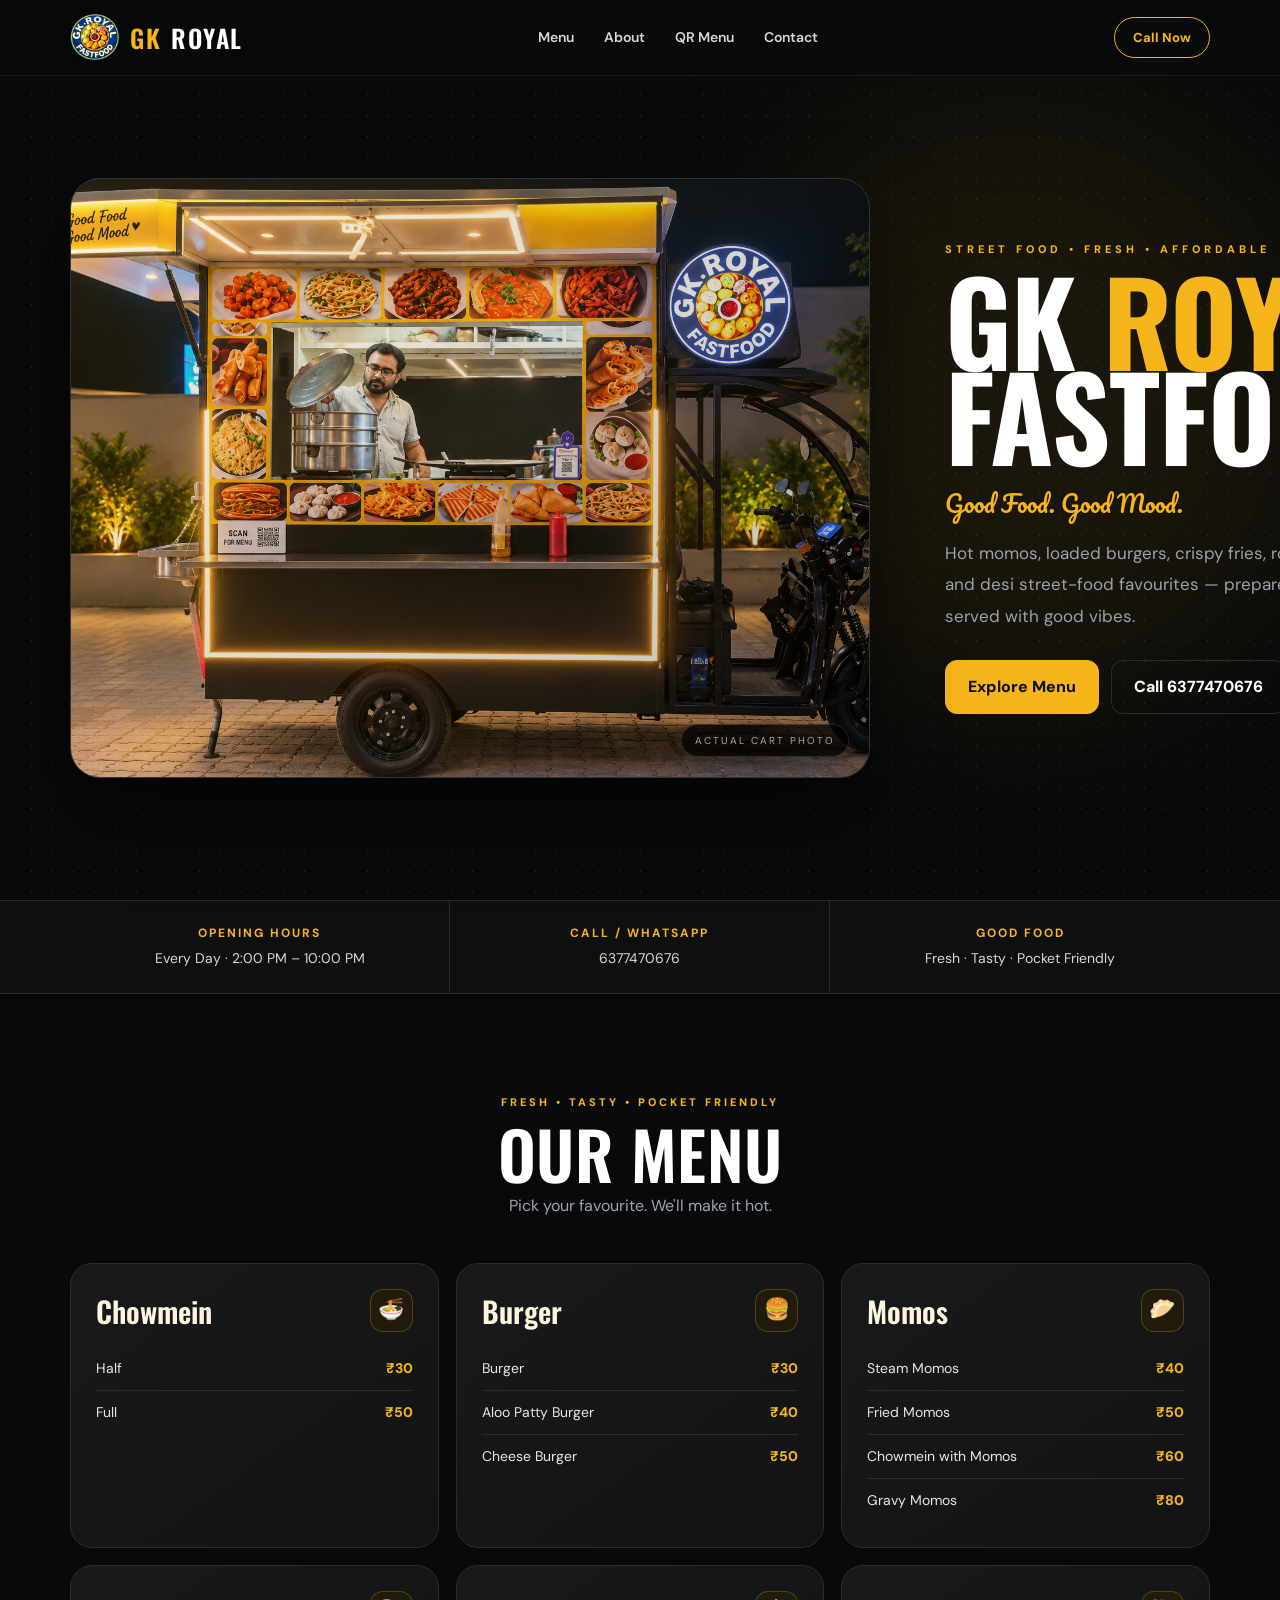
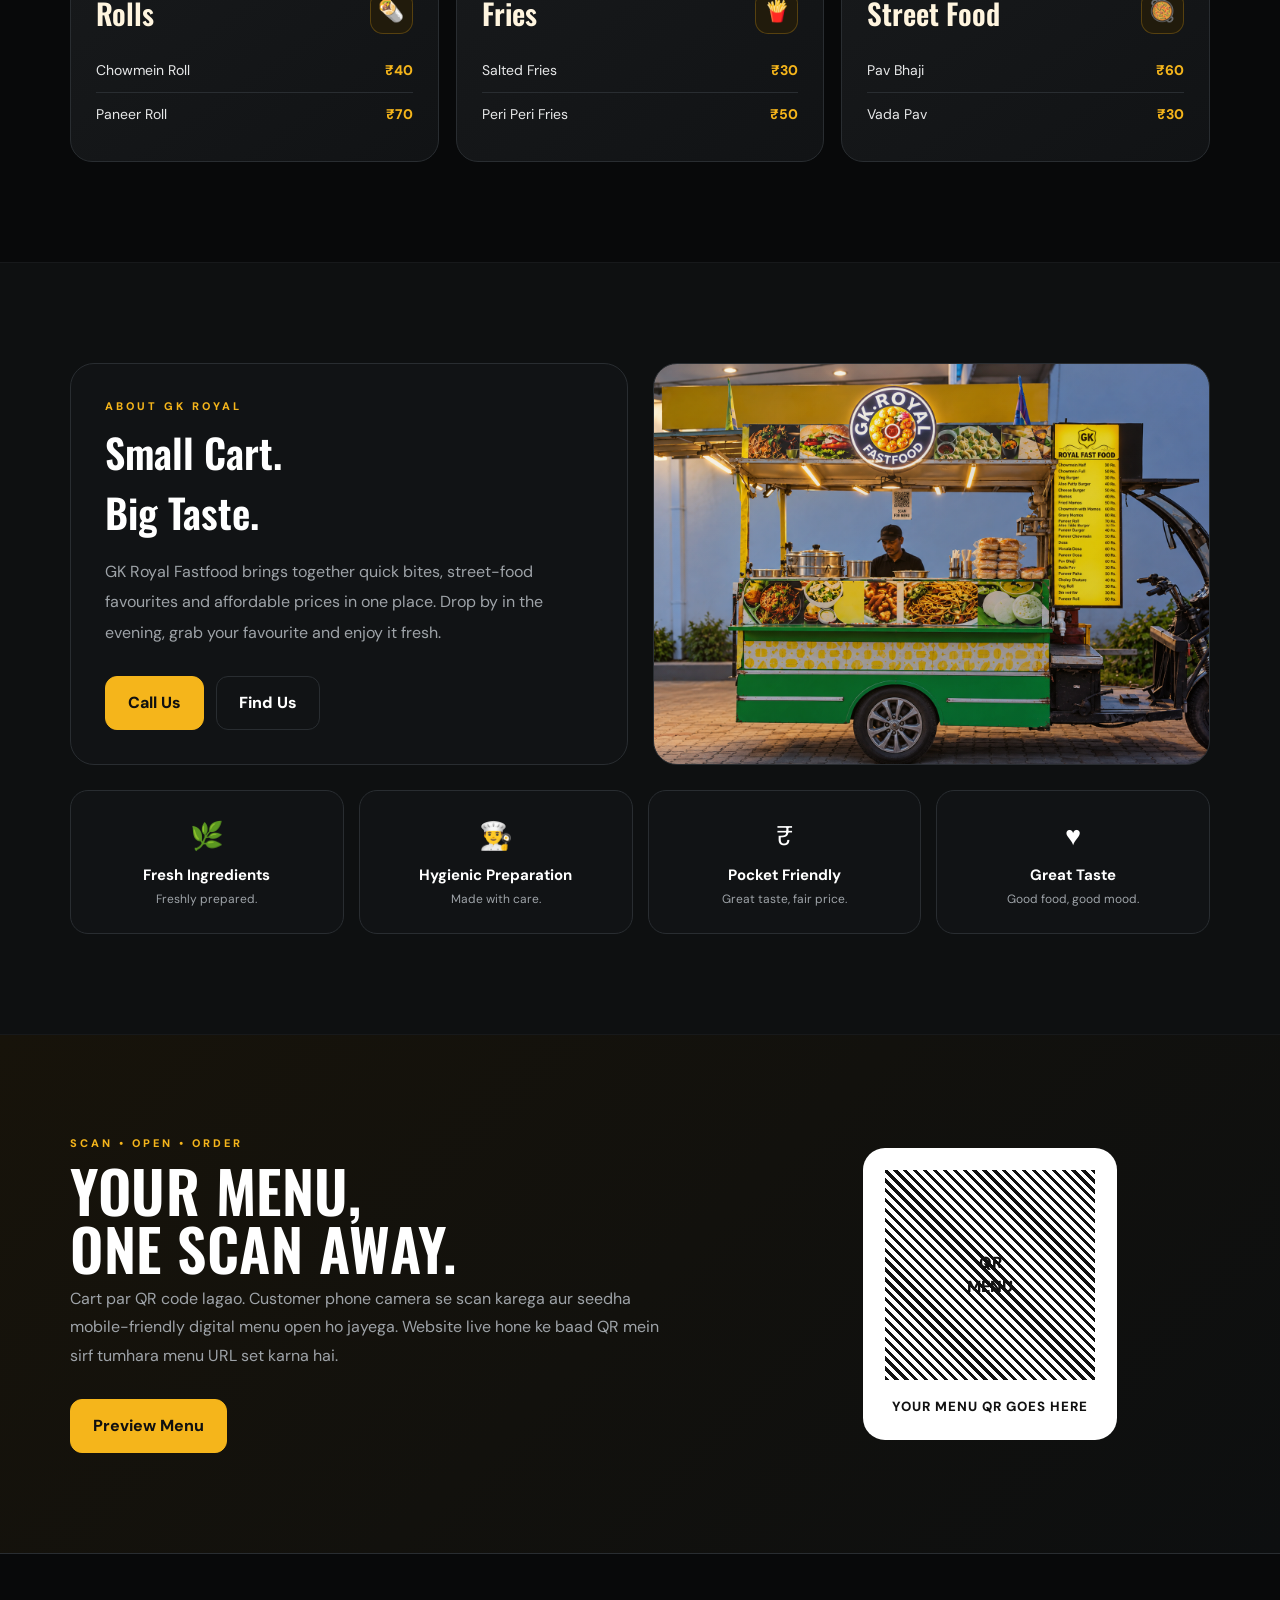
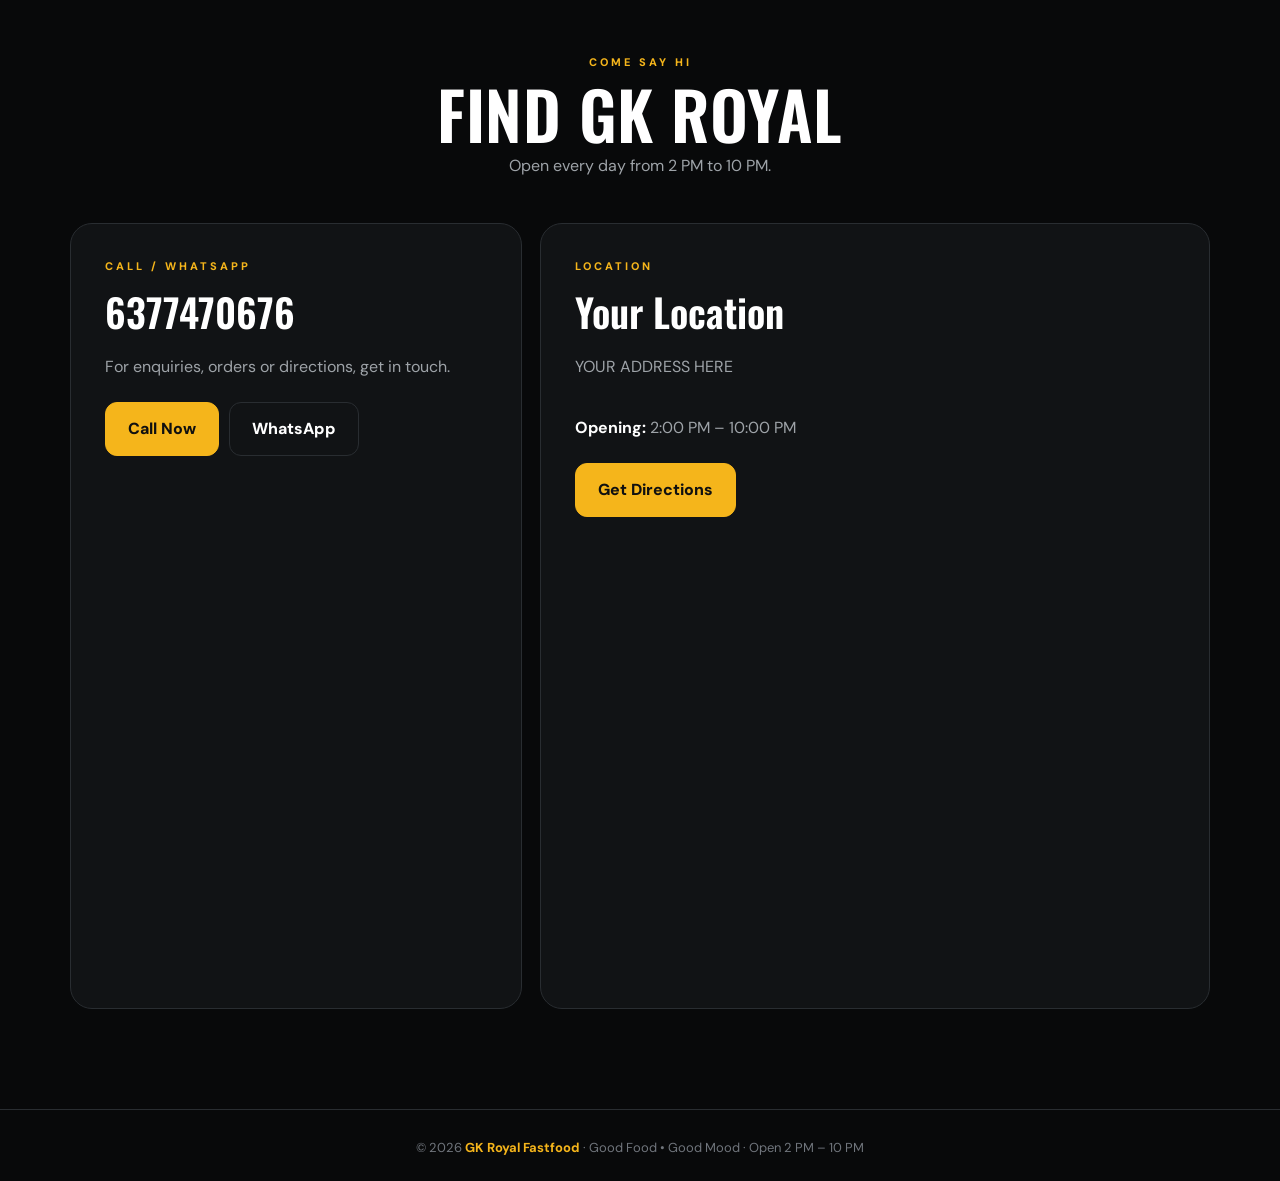
==== index.html @ 211fbfff "Update index.html" ====
<!DOCTYPE html>
<html lang="en">

<head>
  <meta charset="UTF-8">
  <meta name="viewport" content="width=device-width, initial-scale=1.0">
  <title>GK Royal Fastfood | Good Food. Good Mood.</title>
  <meta name="description"
    content="GK Royal Fastfood — fresh, tasty and pocket-friendly street food. Open daily from 2 PM to 10 PM.">
  <link rel="preconnect" href="https://fonts.googleapis.com">
  <link rel="preconnect" href="https://fonts.gstatic.com" crossorigin>
  <link
    href="https://fonts.googleapis.com/css2?family=DM+Sans:wght@400;500;600;700&family=Oswald:wght@500;600;700&family=Pacifico&display=swap"
    rel="stylesheet">
  <link rel="stylesheet" href="index.css">
</head>

<body>
  <div class="nav">
    <div class="container nav-inner">

      <a class="brand" href="#">
        <img src="GK ROYAL LOGO.png" alt="GK Royal Fastfood Logo">
        <span>GK</span> ROYAL
      </a>

      <div class="nav-links">
        <a href="#menu">Menu</a>
        <a href="#about">About</a>
        <a href="#qr">QR Menu</a>
        <a href="#contact">Contact</a>
      </div>

      <a class="nav-btn" href="tel:6377470676">
        Call Now
      </a>

    </div>
  </div>

  <header class="hero">
    <div class="container hero-grid">
      <div class="hero-image" aria-label="GK Royal cart photo placeholder">
      </div>
      <div class="hero-copy">
        <div class="eyebrow">STREET FOOD • FRESH • AFFORDABLE</div>
        <h1>GK <span>ROYAL</span><br>FASTFOOD</h1>
        <div class="script">Good Food. Good Mood.</div>
        <p>Hot momos, loaded burgers, crispy fries, rolls, chowmein and desi street-food favourites — prepared fresh and
          served with good vibes.</p>
        <div class="actions"><a class="btn gold" href="menu.html">Explore Menu</a><a class="btn"
            href="tel:6377470676">Call
            6377470676</a></div>
      </div>
    </div>
  </header>

  <div class="info-strip">
    <div class="container info-grid">
      <div class="info"><b>OPENING HOURS</b><span>Every Day · 2:00 PM – 10:00 PM</span></div>
      <div class="info"><b>CALL / WHATSAPP</b><span>6377470676</span></div>
      <div class="info"><b>GOOD FOOD</b><span>Fresh · Tasty · Pocket Friendly</span></div>
    </div>
  </div>

  <section id="menu">
    <div class="container">
      <div class="section-head">
        <div class="mini">FRESH • TASTY • POCKET FRIENDLY</div>
        <h2>OUR MENU</h2>
        <p>Pick your favourite. We'll make it hot.</p>
      </div>
      <div class="menu-grid">
        <div class="menu-card">
          <div class="card-head">
            <h3>Chowmein</h3>
            <div class="icon">🍜</div>
          </div>
          <div class="item"><span>Half</span><b class="price">₹30</b></div>
          <div class="item"><span>Full</span><b class="price">₹50</b></div>
        </div>
        <div class="menu-card">
          <div class="card-head">
            <h3>Burger</h3>
            <div class="icon">🍔</div>
          </div>
          <div class="item"><span>Burger</span><b class="price">₹30</b></div>
          <div class="item"><span>Aloo Patty Burger</span><b class="price">₹40</b></div>
          <div class="item"><span>Cheese Burger</span><b class="price">₹50</b></div>
        </div>
        <div class="menu-card">
          <div class="card-head">
            <h3>Momos</h3>
            <div class="icon">🥟</div>
          </div>
          <div class="item"><span>Steam Momos</span><b class="price">₹40</b></div>
          <div class="item"><span>Fried Momos</span><b class="price">₹50</b></div>
          <div class="item"><span>Chowmein with Momos</span><b class="price">₹60</b></div>
          <div class="item"><span>Gravy Momos</span><b class="price">₹80</b></div>
        </div>
        <div class="menu-card">
          <div class="card-head">
            <h3>Rolls</h3>
            <div class="icon">🌯</div>
          </div>
          <div class="item"><span>Chowmein Roll</span><b class="price">₹40</b></div>
          <div class="item"><span>Paneer Roll</span><b class="price">₹70</b></div>
        </div>
        <div class="menu-card">
          <div class="card-head">
            <h3>Fries</h3>
            <div class="icon">🍟</div>
          </div>
          <div class="item"><span>Salted Fries</span><b class="price">₹30</b></div>
          <div class="item"><span>Peri Peri Fries</span><b class="price">₹50</b></div>
        </div>
        <div class="menu-card">
          <div class="card-head">
            <h3>Street Food</h3>
            <div class="icon">🥘</div>
          </div>
          <div class="item"><span>Pav Bhaji</span><b class="price">₹60</b></div>
          <div class="item"><span>Vada Pav</span><b class="price">₹30</b></div>
        </div>
      </div>
    </div>
  </section>

  <section class="about" id="about">
    <div class="container">
      <div class="about-grid">
        <div class="story">
          <div class="mini">ABOUT GK ROYAL</div>
          <h3>Small Cart.<br>Big Taste.</h3>
          <p>GK Royal Fastfood brings together quick bites, street-food favourites and affordable prices in one place.
            Drop by in the evening, grab your favourite and enjoy it fresh.</p>
          <div class="actions"><a class="btn gold" href="tel:6377470676">Call Us</a><a class="btn" href="#contact">Find
              Us</a></div>
        </div>
        <div class="gallery-placeholder"></div>
      </div>
      <div class="features">
        <div class="feature">
          <div class="ico">🌿</div>
          <h4>Fresh Ingredients</h4>
          <p>Freshly prepared.</p>
        </div>
        <div class="feature">
          <div class="ico">👨‍🍳</div>
          <h4>Hygienic Preparation</h4>
          <p>Made with care.</p>
        </div>
        <div class="feature">
          <div class="ico">₹</div>
          <h4>Pocket Friendly</h4>
          <p>Great taste, fair price.</p>
        </div>
        <div class="feature">
          <div class="ico">♥</div>
          <h4>Great Taste</h4>
          <p>Good food, good mood.</p>
        </div>
      </div>
    </div>
  </section>

  <section class="qr-section" id="qr">
    <div class="container qr-grid">
      <div class="qr-copy">
        <div class="mini">SCAN • OPEN • ORDER</div>
        <h2>YOUR MENU,<br>ONE SCAN AWAY.</h2>
        <p>Cart par QR code lagao. Customer phone camera se scan karega aur seedha mobile-friendly digital menu open ho
          jayega. Website live hone ke baad QR mein sirf tumhara menu URL set karna hai.</p>
        <div class="actions"><a class="btn gold" href="#menu">Preview Menu</a></div>
      </div>
      <div class="qr-card">
        <div class="qr-fake">QR<br>MENU</div><small>YOUR MENU QR GOES HERE</small>
      </div>
    </div>
  </section>

  <section id="contact">
    <div class="container">
      <div class="section-head">
        <div class="mini">COME SAY HI</div>
        <h2>FIND GK ROYAL</h2>
        <p>Open every day from 2 PM to 10 PM.</p>
      </div>
      <div class="contact-grid">
        <div class="contact-card">
          <div class="mini">CALL / WHATSAPP</div>
          <h3>6377470676</h3>
          <p>For enquiries, orders or directions, get in touch.</p>
          <div class="contact-actions"><a class="btn gold" href="tel:6377470676">Call Now</a><a class="btn"
              href="https://wa.me/916377470676">WhatsApp</a></div>
        </div>
        <div class="contact-card location-card">

          <div class="location-content">
            <div class="mini">LOCATION</div>

            <h3>Your Location</h3>

            <p>
              YOUR ADDRESS HERE
              <br><br>
              <strong style="color:#fff">Opening:</strong>
              2:00 PM – 10:00 PM
            </p>

            <div class="contact-actions">
              <a class="btn gold" href="https://maps.app.goo.gl/VFxwfspVwve5857P8">
                Get Directions
              </a>
            </div>
          </div>

          <div class="map-container">
            <iframe
              src="https://www.google.com/maps/embed?pb=!1m14!1m12!1m3!1d282.5570918951624!2d75.65954008421873!3d26.921258793442814!2m3!1f0!2f0!3f0!3m2!1i1024!2i768!4f13.1!5e1!3m2!1sen!2sin!4v1789935659022!5m2!1sen!2sin"
              width="600" height="450" style="border:0;" allowfullscreen="" loading="lazy"
              referrerpolicy="strict-origin-when-cross-origin"></iframe>
          </div>

        </div>
      </div>
    </div>
  </section>

  <footer>© 2026 <b>GK Royal Fastfood</b> · Good Food • Good Mood · Open 2 PM – 10 PM</footer>
</body>

</html>
---- index.css ----
:root {
    --bg: #08090a;
    --panel: #111315;
    --panel2: #17191b;
    --gold: #f5b51b;
    --gold2: #ffd96a;
    --cream: #fff5df;
    --muted: #9ea3a8;
    --line: #292d31
}

* {
    box-sizing: border-box;
    margin: 0;
    padding: 0
}

html {
    scroll-behavior: smooth
}

body {
    font-family: "DM Sans", sans-serif;
    background: var(--bg);
    color: #fff;
    line-height: 1.5;
    overflow-x: hidden
}

body:before {
    content: "";
    position: fixed;
    inset: 0;
    pointer-events: none;
    z-index: -1;
    opacity: .16;
    background-image: radial-gradient(#fff .65px, transparent .65px);
    background-size: 21px 21px
}

a {
    text-decoration: none;
    color: inherit
}

.container {
    width: min(1140px, 92%);
    margin: auto
}

.nav {
    height: 76px;
    position: fixed;
    inset: 0 0 auto;
    z-index: 100;
    background: rgba(8, 9, 10, .78);
    backdrop-filter: blur(18px);
    border-bottom: 1px solid rgba(255, 255, 255, .07)
}

.nav-inner {
    height: 100%;
    display: flex;
    align-items: center;
    justify-content: space-between
}

.brand {
    display: flex;
    align-items: center;
    gap: 10px;

    font: 600 25px Oswald, sans-serif;
    letter-spacing: 1.5px;

    white-space: nowrap;
}

.brand img {
    width: 50px;
    height: 50px;

    object-fit: contain;
    border-radius: 50%;

    flex-shrink: 0;
}

.brand span {
    color: var(--gold);
}

.nav-links {
    display: flex;
    gap: 30px;
    font-size: 14px;
    font-weight: 600;
    color: #d7d8da
}

.nav-links a {
    transition: .2s
}

.nav-links a:hover {
    color: var(--gold)
}

.nav-btn {
    padding: 10px 18px;
    border: 1px solid var(--gold);
    border-radius: 999px;
    color: var(--gold);
    font-size: 13px;
    font-weight: 800
}

.hero {
    min-height: 100vh;
    padding: 135px 0 80px;
    position: relative;
    display: flex;
    align-items: center
}

.hero:after {
    content: "";
    position: absolute;
    width: 620px;
    height: 620px;
    border-radius: 50%;
    background: var(--gold);
    opacity: .08;
    filter: blur(100px);
    left: 55%;
    top: 10%;
    z-index: -1
}

.hero-grid {
    display: grid;
    grid-template-columns: 1.02fr .98fr;
    gap: 75px;
    align-items: center
}

.hero-image {
    height: 600px;
    width: 800px;
    border-radius: 30px;
    border: 1px solid #30343a;
    background:
        linear-gradient(135deg, rgba(245, 181, 27, .12), rgba(0, 0, 0, .25)),
        url("Cart1.png") center/cover no-repeat;
    box-shadow: 0 35px 80px rgba(0, 0, 0, .5);
    position: relative;
    overflow: hidden
}

.hero-image:after {
    content: "ACTUAL CART PHOTO";
    position: absolute;
    inset: auto 20px 20px auto;
    background: rgba(0, 0, 0, .72);
    border: 1px solid rgba(255, 255, 255, .12);
    border-radius: 999px;
    padding: 8px 13px;
    color: #aaa;
    font-size: 10px;
    letter-spacing: 2px
}

.eyebrow {
    color: var(--gold);
    font-size: 11px;
    font-weight: 800;
    letter-spacing: 4px;
    margin-bottom: 15px
}

h1 {
    font: 700 clamp(70px, 9vw, 118px)/.82 Oswald, sans-serif;
    letter-spacing: -1px
}

h1 span {
    color: var(--gold)
}

.script {
    font: 23px Pacifico, cursive;
    color: var(--gold);
    margin: 22px 0 15px
}

.hero-copy>p {
    max-width: 540px;
    color: var(--muted);
    font-size: 17px;
    line-height: 1.85
}

.actions {
    display: flex;
    gap: 12px;
    flex-wrap: wrap;
    margin-top: 28px
}

.btn {
    padding: 14px 22px;
    border-radius: 12px;
    border: 1px solid var(--line);
    font-weight: 800;
    transition: .22s
}

.btn.gold {
    background: var(--gold);
    border-color: var(--gold);
    color: #101010
}

.btn:hover {
    transform: translateY(-3px);
    box-shadow: 0 12px 28px rgba(245, 181, 27, .14)
}

.info-strip {
    border-top: 1px solid var(--line);
    border-bottom: 1px solid var(--line);
    background: #0d0f10
}

.info-grid {
    display: grid;
    grid-template-columns: repeat(3, 1fr)
}

.info {
    padding: 23px;
    text-align: center;
    border-right: 1px solid var(--line)
}

.info:last-child {
    border: 0
}

.info b {
    display: block;
    color: var(--gold);
    font-size: 12px;
    letter-spacing: 2px;
    margin-bottom: 4px
}

.info span {
    color: #d7d7d7;
    font-size: 14px
}

section {
    padding: 100px 0
}

.section-head {
    text-align: center;
    margin-bottom: 45px
}

.mini {
    color: var(--gold);
    font-size: 11px;
    font-weight: 800;
    letter-spacing: 3px
}

h2 {
    font: 600 clamp(46px, 6vw, 66px)/1 Oswald, sans-serif;
    margin: 9px 0 8px;
    letter-spacing: .5px
}

.section-head p {
    color: var(--muted)
}

.menu-grid {
    display: grid;
    grid-template-columns: repeat(3, 1fr);
    gap: 17px
}

.menu-card {
    background: linear-gradient(145deg, var(--panel2), var(--panel));
    border: 1px solid var(--line);
    border-radius: 22px;
    padding: 25px;
    transition: .25s
}

.menu-card:hover {
    transform: translateY(-4px);
    border-color: rgba(245, 181, 27, .55)
}

.card-head {
    display: flex;
    align-items: center;
    justify-content: space-between;
    margin-bottom: 15px
}

.card-head h3 {
    font: 600 29px Oswald, sans-serif;
    color: var(--cream)
}

.icon {
    height: 43px;
    width: 43px;
    display: grid;
    place-items: center;
    background: #211b0c;
    border: 1px solid rgba(245, 181, 27, .25);
    border-radius: 13px;
    font-size: 21px
}

.item {
    display: flex;
    justify-content: space-between;
    gap: 15px;
    padding: 11px 0;
    border-bottom: 1px solid #292d31;
    font-size: 14px;
    color: #e7e8e9
}

.item:last-child {
    border-bottom: 0
}

.price {
    color: var(--gold);
    font-weight: 800
}

.about {
    background: #0e1011;
    border-top: 1px solid #17191b;
    border-bottom: 1px solid #17191b
}

.about-grid {
    display: grid;
    grid-template-columns: 1fr 1fr;
    gap: 25px;
    align-items: stretch
}

.story,
.gallery-placeholder {
    background: var(--panel);
    border: 1px solid var(--line);
    border-radius: 24px;
    padding: 34px
}

.story h3 {
    font: 600 40px Oswald, sans-serif;
    margin: 8px 0 15px
}

.story p {
    color: var(--muted);
    line-height: 1.9
}

.gallery-placeholder {
    min-height: 320px;
    background:
        linear-gradient(135deg, rgba(245, 181, 27, .08), rgba(0, 0, 0, .2)),
        url("Cart2.png") center/cover no-repeat;
    display: flex;
    align-items: end
}

.gallery-placeholder span {
    background: rgba(0, 0, 0, .75);
    border: 1px solid #30343a;
    padding: 10px 14px;
    border-radius: 10px;
    font-size: 11px;
    letter-spacing: 2px;
    color: #bbb
}

.features {
    display: grid;
    grid-template-columns: repeat(4, 1fr);
    gap: 15px;
    margin-top: 25px
}

.feature {
    background: var(--panel);
    border: 1px solid var(--line);
    border-radius: 18px;
    padding: 25px 15px;
    text-align: center
}

.feature .ico {
    font-size: 27px;
    margin-bottom: 7px
}

.feature h4 {
    font-size: 15px
}

.feature p {
    font-size: 12px;
    color: var(--muted);
    margin-top: 4px
}

.qr-section {
    background: linear-gradient(135deg, #17130a, #0d0f10);
    border-bottom: 1px solid var(--line)
}

.qr-grid {
    display: grid;
    grid-template-columns: 1.2fr .8fr;
    gap: 40px;
    align-items: center
}

.qr-copy h2 {
    font-size: 58px
}

.qr-copy p {
    color: var(--muted);
    max-width: 600px;
    line-height: 1.8
}

.qr-card {
    background: #fff;
    color: #111;
    padding: 22px;
    border-radius: 22px;
    max-width: 280px;
    text-align: center;
    justify-self: center
}

.qr-fake {
    height: 210px;
    width: 210px;
    margin: auto auto 14px;
    background: repeating-linear-gradient(45deg, #111 0 3px, #fff 3px 7px);
    display: grid;
    place-items: center;
    font-weight: 900
}

.qr-card small {
    font-weight: 800;
    letter-spacing: 1px
}

.contact-grid {
    display: grid;
    grid-template-columns: 1fr 1fr;
    gap: 18px
}

.contact-card {
    background: var(--panel);
    border: 1px solid var(--line);
    border-radius: 22px;
    padding: 34px
}

.contact-card h3 {
    font: 600 39px Oswald, sans-serif;
    margin: 8px 0 12px
}

.contact-card p {
    color: var(--muted);
    line-height: 1.9
}

.contact-actions {
    display: flex;
    gap: 10px;
    flex-wrap: wrap;
    margin-top: 20px
}

footer {
    border-top: 1px solid var(--line);
    padding: 28px;
    text-align: center;
    color: #70757c;
    font-size: 13px
}

footer b {
    color: var(--gold)
}

@media(max-width:900px) {
    .hero-grid {
        grid-template-columns: 1fr;
        gap: 35px
    }

    .hero-image {
        height: 430px
    }

    .hero-copy {
        text-align: center
    }

    .hero-copy>p {
        margin: auto
    }

    .actions {
        justify-content: center
    }

    .menu-grid {
        grid-template-columns: 1fr 1fr
    }

    .about-grid,
    .qr-grid,
    .contact-grid {
        grid-template-columns: 1fr
    }

    .qr-copy {
        text-align: center
    }

    .qr-copy p {
        margin: auto
    }

    .qr-card {
        justify-self: center
    }

    .features {
        grid-template-columns: 1fr 1fr
    }
}

@media(max-width:600px) {
    .nav-links {
        display: none
    }

    .nav-btn {
        padding: 9px 13px
    }

    .info-grid {
        grid-template-columns: 1fr
    }

    .info {
        border-right: 0;
        border-bottom: 1px solid var(--line)
    }

    .info:last-child {
        border: 0
    }

    .menu-grid {
        grid-template-columns: 1fr
    }

    .hero {
        padding-top: 105px
    }

    .hero-image {
        height: 350px
    }

    h1 {
        font-size: 70px
    }

    .script {
        font-size: 20px
    }

    .features {
        grid-template-columns: 1fr 1fr
    }

    .story,
    .gallery-placeholder {
        padding: 24px
    }
}

/* =========================================================
   GK ROYAL — RESPONSIVE MOBILE PATCH
   Designed for small Android/iPhone screens and tablets.
   ========================================================= */

/* Prevent iOS text inflation and horizontal overflow */
html {
    -webkit-text-size-adjust: 100%;
    text-size-adjust: 100%;
    overflow-x: hidden;
}

body {
    width: 100%;
    min-width: 0;
    overflow-x: hidden;
    -webkit-tap-highlight-color: transparent;
}

img,
video,
svg {
    max-width: 100%;
    height: auto;
}

button,
a,
input,
textarea,
select {
    font: inherit;
}

/* Better touch targets */
a,
button {
    touch-action: manipulation;
}

/* ---------- LARGE TABLET / SMALL LAPTOP ---------- */
@media (max-width: 1024px) {
    .container {
        width: min(94%, 960px);
    }

    .hero {
        padding: 120px 0 65px;
    }

    .hero-grid {
        gap: 45px;
    }

    .hero-image {
        height: 500px;
    }

    h1 {
        font-size: clamp(64px, 9vw, 96px);
    }

    .menu-grid {
        grid-template-columns: repeat(2, minmax(0, 1fr));
    }

    .about-grid,
    .qr-grid,
    .contact-grid {
        gap: 20px;
    }
}

/* ---------- TABLET ---------- */
@media (max-width: 768px) {
    .container {
        width: min(92%, 680px);
    }

    .nav {
        height: 68px;
    }

    .nav-inner {
        min-height: 68px;
    }

    .brand {
        font-size: 23px;
    }

    .nav-btn {
        min-height: 42px;
        display: inline-flex;
        align-items: center;
        justify-content: center;
        padding: 9px 15px;
    }

    .hero {
        min-height: auto;
        padding: 105px 0 55px;
    }

    .hero-grid {
        grid-template-columns: 1fr;
        gap: 30px;
    }

    .hero-image {
        width: 100%;
        height: min(62vw, 440px);
        min-height: 300px;
        max-height: 440px;
        border-radius: 22px;
        background-position: center center;
    }

    .hero-image:after {
        right: 12px;
        bottom: 12px;
        font-size: 8px;
        padding: 7px 10px;
    }

    .hero-copy {
        text-align: center;
        max-width: 650px;
        margin: 0 auto;
    }

    .eyebrow {
        font-size: 10px;
        letter-spacing: 3px;
        line-height: 1.5;
    }

    h1 {
        font-size: clamp(64px, 14vw, 92px);
        line-height: .86;
    }

    .script {
        font-size: 21px;
        margin: 18px 0 12px;
    }

    .hero-copy>p {
        max-width: 600px;
        font-size: 15px;
        line-height: 1.7;
    }

    .actions {
        justify-content: center;
        gap: 10px;
        margin-top: 22px;
    }

    .btn {
        min-height: 46px;
        display: inline-flex;
        align-items: center;
        justify-content: center;
        padding: 12px 18px;
    }

    .info-grid {
        grid-template-columns: repeat(3, 1fr);
    }

    .info {
        padding: 18px 10px;
    }

    .info b {
        font-size: 10px;
        letter-spacing: 1.5px;
    }

    .info span {
        font-size: 12px;
    }

    section {
        padding: 72px 0;
    }

    .section-head {
        margin-bottom: 30px;
    }

    h2 {
        font-size: clamp(42px, 9vw, 58px);
    }

    .menu-grid {
        grid-template-columns: repeat(2, minmax(0, 1fr));
        gap: 13px;
    }

    .menu-card {
        min-width: 0;
        padding: 19px;
        border-radius: 18px;
    }

    .card-head h3 {
        font-size: 25px;
    }

    .item {
        gap: 8px;
        padding: 10px 0;
        font-size: 13px;
    }

    .item span {
        min-width: 0;
        overflow-wrap: anywhere;
    }

    .about-grid,
    .qr-grid,
    .contact-grid {
        grid-template-columns: 1fr;
    }

    .story,
    .gallery-placeholder,
    .contact-card {
        min-width: 0;
    }

    .gallery-placeholder {
        min-height: 300px;
    }

    .qr-copy {
        text-align: center;
    }

    .qr-copy h2 {
        font-size: clamp(42px, 9vw, 58px);
    }

    .qr-copy p {
        margin: 0 auto;
    }

    .qr-card {
        justify-self: center;
    }

    .features {
        grid-template-columns: repeat(2, minmax(0, 1fr));
        gap: 12px;
    }
}

/* ---------- NORMAL PHONES ---------- */
@media (max-width: 600px) {
    .container {
        width: calc(100% - 28px);
        max-width: none;
    }

    .nav {
        height: 62px;
    }

    .nav-inner {
        min-height: 62px;
    }

    .brand {
        font-size: 21px;
        letter-spacing: 1px;
    }

    .nav-btn {
        font-size: 12px;
        min-height: 40px;
        padding: 8px 13px;
    }

    .nav-links {
        display: none;
    }

    .brand {
        font-size: 20px;
        gap: 8px;
    }

    .brand img {
        width: 42px;
        height: 42px;
    }

    .nav-btn {
        font-size: 11px;
        padding: 8px 12px;
    }


    .hero {
        padding: 88px 0 42px;
    }

    .hero-grid {
        gap: 25px;
    }

    .hero-image {
        height: 82vw;
        min-height: 280px;
        max-height: 390px;
        border-radius: 18px;
        box-shadow: 0 20px 45px rgba(0, 0, 0, .45);
    }

    .hero-image:after {
        display: none;
    }

    .eyebrow {
        font-size: 9px;
        letter-spacing: 2.2px;
        margin-bottom: 11px;
    }

    h1 {
        font-size: clamp(56px, 17vw, 78px);
        letter-spacing: -.5px;
    }

    .script {
        font-size: 18px;
        margin: 15px 0 10px;
    }

    .hero-copy>p {
        font-size: 14px;
        line-height: 1.65;
    }

    .actions {
        width: 100%;
        gap: 9px;
    }

    .actions .btn {
        flex: 1 1 145px;
        width: 100%;
        min-width: 0;
        padding: 11px 12px;
        font-size: 13px;
    }

    .info-grid {
        grid-template-columns: 1fr;
    }

    .info {
        border-right: 0;
        border-bottom: 1px solid var(--line);
        padding: 15px 10px;
    }

    .info:last-child {
        border-bottom: 0;
    }

    .info b {
        font-size: 9px;
        margin-bottom: 2px;
    }

    .info span {
        font-size: 12px;
    }

    section {
        padding: 58px 0;
    }

    .section-head {
        margin-bottom: 25px;
    }

    .mini {
        font-size: 9px;
        letter-spacing: 2px;
    }

    h2 {
        font-size: clamp(40px, 12vw, 52px);
        margin-top: 7px;
    }

    .section-head p {
        font-size: 13px;
    }

    .menu-grid {
        grid-template-columns: 1fr;
        gap: 12px;
    }

    .menu-card {
        padding: 18px;
        border-radius: 17px;
    }

    .card-head {
        margin-bottom: 10px;
    }

    .card-head h3 {
        font-size: 26px;
    }

    .icon {
        width: 39px;
        height: 39px;
        border-radius: 11px;
        font-size: 19px;
        flex: 0 0 auto;
    }

    .item {
        padding: 10px 0;
        font-size: 14px;
        line-height: 1.35;
    }

    .about-grid {
        gap: 13px;
    }

    .story,
    .gallery-placeholder,
    .contact-card {
        padding: 22px;
        border-radius: 18px;
    }

    .story h3 {
        font-size: 34px;
        line-height: 1.05;
    }

    .story p,
    .contact-card p {
        font-size: 14px;
        line-height: 1.7;
    }

    .gallery-placeholder {
        min-height: 260px;
    }

    .features {
        grid-template-columns: 1fr 1fr;
        gap: 9px;
    }

    .feature {
        padding: 18px 10px;
        border-radius: 15px;
    }

    .feature .ico {
        font-size: 23px;
    }

    .feature h4 {
        font-size: 13px;
    }

    .feature p {
        font-size: 10px;
        line-height: 1.4;
    }

    .qr-grid {
        gap: 28px;
    }

    .qr-copy h2 {
        font-size: clamp(40px, 11vw, 50px);
        line-height: .95;
    }

    .qr-copy p {
        font-size: 14px;
        line-height: 1.7;
    }

    .qr-card {
        width: min(100%, 250px);
        padding: 17px;
        border-radius: 18px;
    }

    .qr-fake {
        width: 190px;
        height: 190px;
    }

    .contact-grid {
        gap: 12px;
    }

    .contact-card h3 {
        font-size: 34px;
        line-height: 1;
    }

    footer {
        padding: 23px 14px;
        font-size: 11px;
    }
}

/* ---------- VERY SMALL PHONES: 320–380px ---------- */
@media (max-width: 380px) {
    .container {
        width: calc(100% - 22px);
    }

    .brand {
        font-size: 19px;
    }

    .nav-btn {
        font-size: 11px;
        padding: 8px 10px;
    }

    .hero {
        padding-top: 82px;
    }

    .hero-image {
        height: 78vw;
        min-height: 245px;
        border-radius: 15px;
    }

    h1 {
        font-size: clamp(51px, 17vw, 64px);
    }

    .script {
        font-size: 16px;
    }

    .hero-copy>p {
        font-size: 13px;
    }

    .actions {
        flex-direction: column;
    }

    .actions .btn {
        flex: 1 1 auto;
    }

    .menu-card {
        padding: 16px;
    }

    .card-head h3 {
        font-size: 24px;
    }

    .item {
        font-size: 13px;
    }

    .features {
        gap: 7px;
    }

    .feature {
        padding: 15px 7px;
    }

    .feature h4 {
        font-size: 12px;
    }

    .feature p {
        font-size: 9px;
    }

    .qr-fake {
        width: 175px;
        height: 175px;
    }
}

/* ---------- LANDSCAPE PHONES ---------- */
@media (max-height: 500px) and (orientation: landscape) {
    .nav {
        height: 56px;
    }

    .hero {
        min-height: auto;
        padding: 78px 0 35px;
    }

    .hero-grid {
        grid-template-columns: .9fr 1.1fr;
        gap: 25px;
    }

    .hero-image {
        height: 300px;
    }

    h1 {
        font-size: clamp(48px, 9vw, 70px);
    }

    .hero-copy>p {
        font-size: 13px;
    }

    .actions {
        margin-top: 15px;
    }

    section {
        padding: 50px 0;
    }
}

/* ---------- TOUCH DEVICES: remove hover jump ---------- */
@media (hover: none) and (pointer: coarse) {

    .btn:hover,
    .menu-card:hover {
        transform: none;
        box-shadow: none;
    }

    .btn:active {
        transform: scale(.98);
    }
}

/* ---------- SAFE AREA FOR iPHONES ---------- */
@supports (padding: max(0px)) {
    .nav {
        padding-top: env(safe-area-inset-top);
    }

    .nav-inner {
        min-height: calc(62px + env(safe-area-inset-top));
    }

    footer {
        padding-bottom: max(23px, env(safe-area-inset-bottom));
    }
}
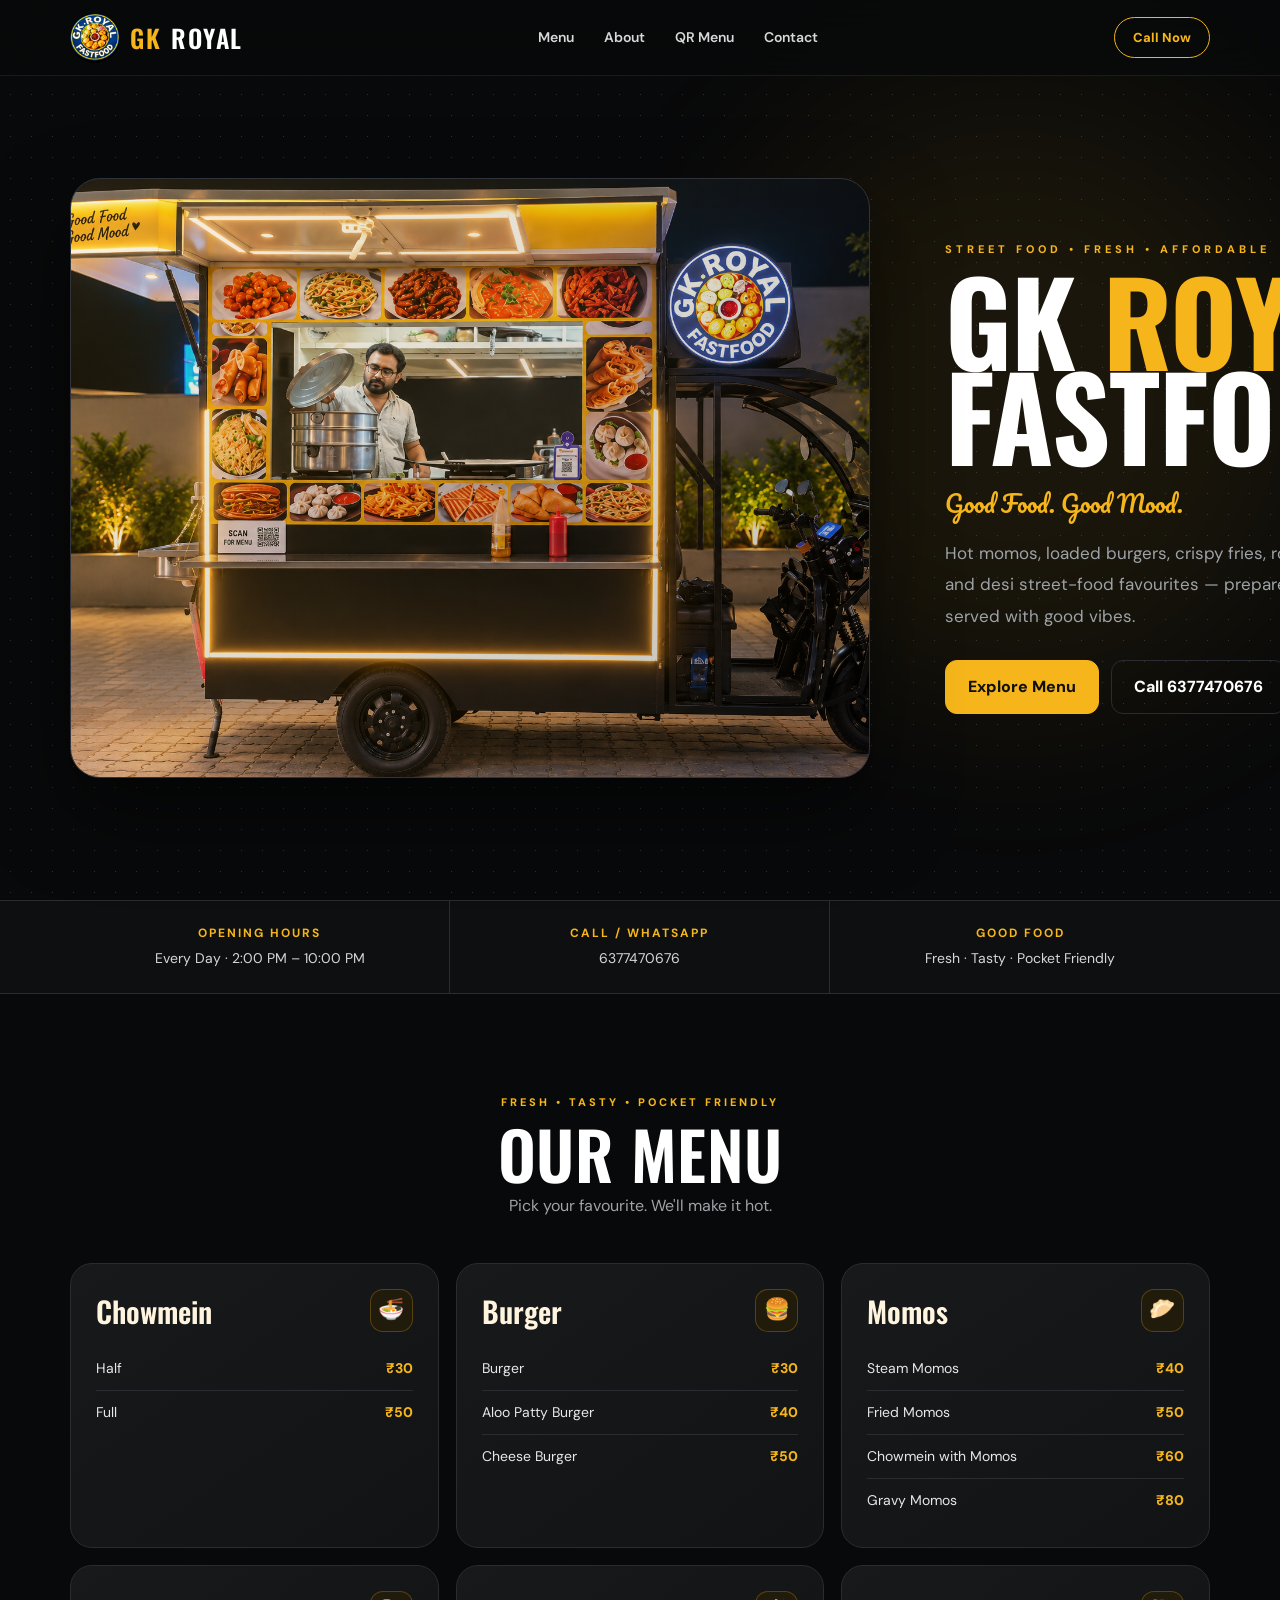
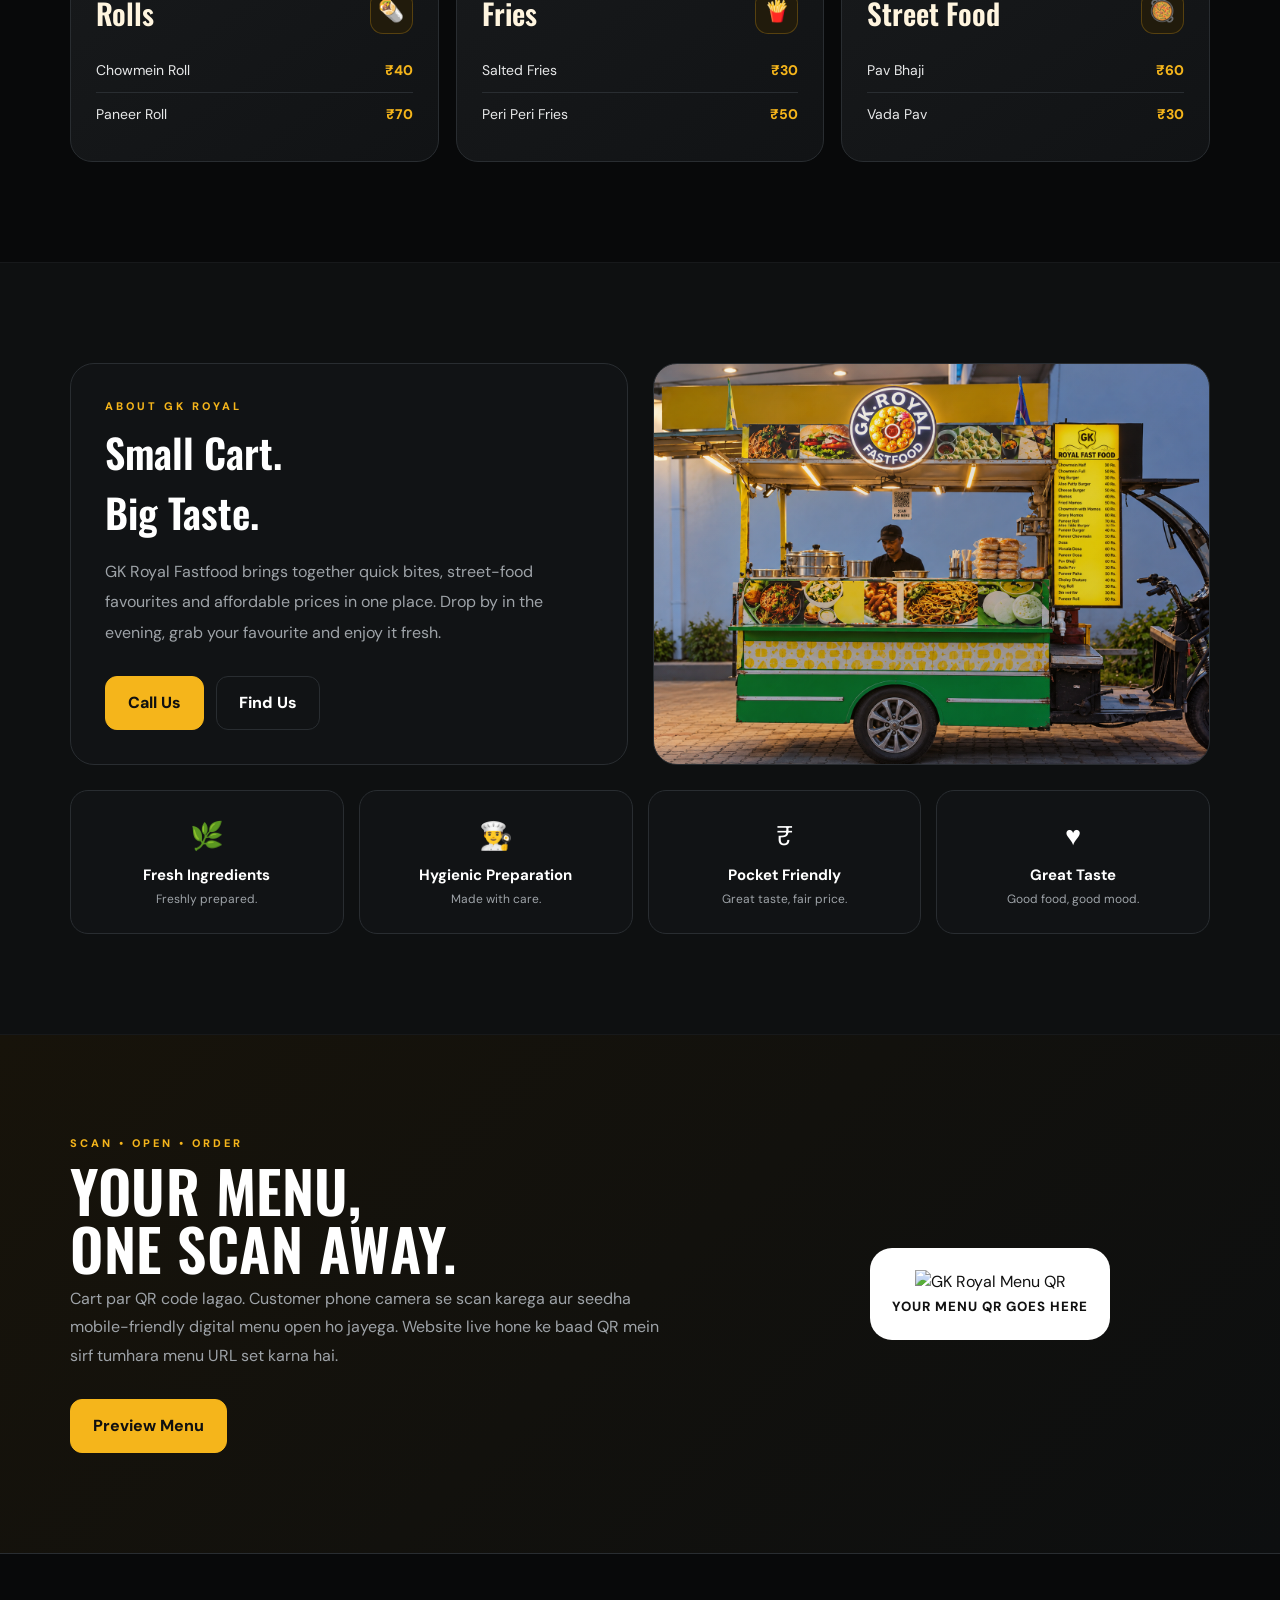
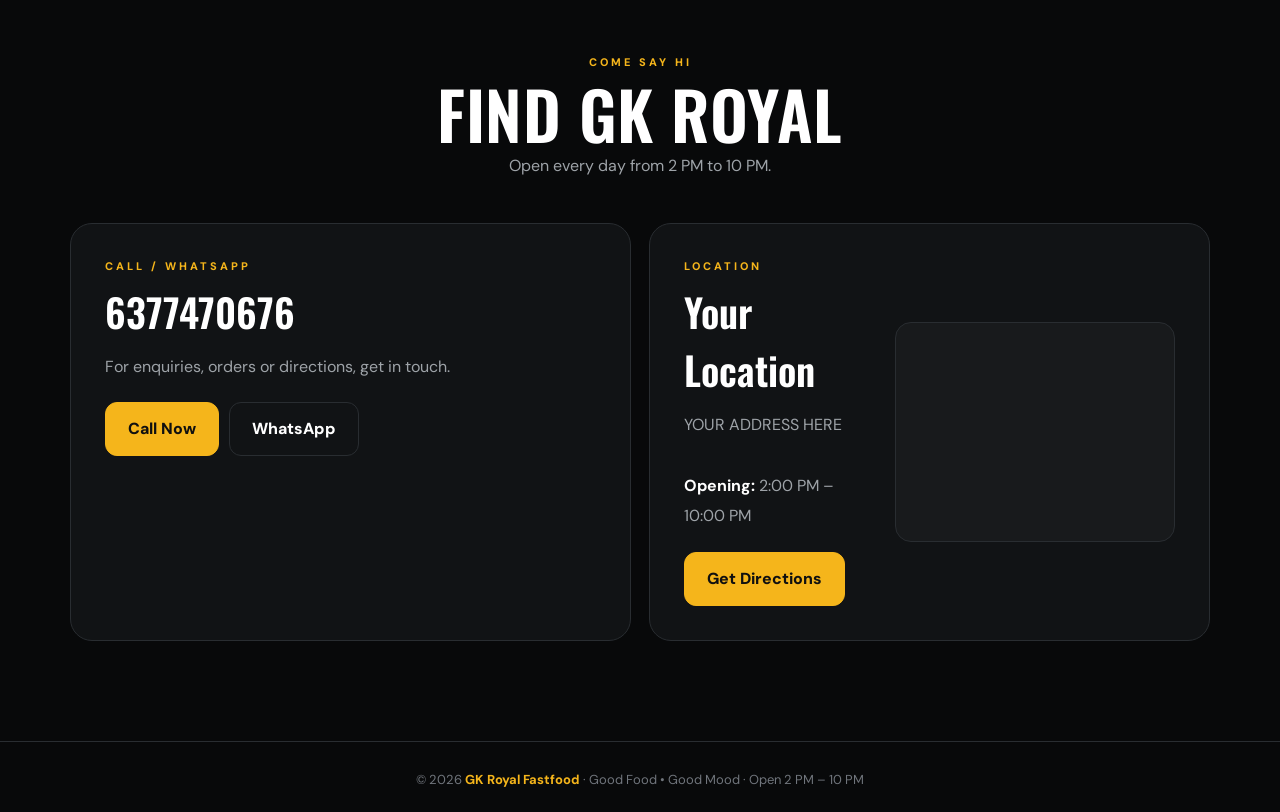
==== commit ff3f3ab3: "Update index.html" ====
--- a/index.html
+++ b/index.html
@@ -174,7 +174,9 @@
         <div class="actions"><a class="btn gold" href="#menu">Preview Menu</a></div>
       </div>
       <div class="qr-card">
-        <div class="qr-fake">QR<br>MENU</div><small>YOUR MENU QR GOES HERE</small>
+        <div class="qr-box">
+          <img src="QR.png" alt="GK Royal Menu QR">
+        </div><small>YOUR MENU QR GOES HERE</small>
       </div>
     </div>
   </section>
--- a/index.css
+++ b/index.css
@@ -158,7 +158,6 @@
 }
 
 .hero-image:after {
-    content: "ACTUAL CART PHOTO";
     position: absolute;
     inset: auto 20px 20px auto;
     background: rgba(0, 0, 0, .72);
@@ -387,16 +386,6 @@
     align-items: end
 }
 
-.gallery-placeholder span {
-    background: rgba(0, 0, 0, .75);
-    border: 1px solid #30343a;
-    padding: 10px 14px;
-    border-radius: 10px;
-    font-size: 11px;
-    letter-spacing: 2px;
-    color: #bbb
-}
-
 .features {
     display: grid;
     grid-template-columns: repeat(4, 1fr);
@@ -504,6 +493,33 @@
     margin-top: 20px
 }
 
+.location-card {
+    display: grid;
+    grid-template-columns: 1fr 280px;
+    gap: 25px;
+    align-items: center;
+}
+
+.location-content {
+    min-width: 0;
+}
+
+.map-container {
+    width: 100%;
+    height: 220px;
+    border-radius: 16px;
+    overflow: hidden;
+    border: 1px solid var(--line);
+    background: #181a1c;
+}
+
+.map-container iframe {
+    width: 100%;
+    height: 100%;
+    display: block;
+    border: 0;
+}
+
 footer {
     border-top: 1px solid var(--line);
     padding: 28px;
@@ -618,11 +634,10 @@
 }
 
 /* =========================================================
-   GK ROYAL — RESPONSIVE MOBILE PATCH
-   Designed for small Android/iPhone screens and tablets.
+   GK ROYAL — FINAL RESPONSIVE SYSTEM
+   Mobile-first refinements for Android, iPhone and tablets
    ========================================================= */
 
-/* Prevent iOS text inflation and horizontal overflow */
 html {
     -webkit-text-size-adjust: 100%;
     text-size-adjust: 100%;
@@ -651,13 +666,28 @@
     font: inherit;
 }
 
-/* Better touch targets */
 a,
 button {
     touch-action: manipulation;
 }
 
-/* ---------- LARGE TABLET / SMALL LAPTOP ---------- */
+/* ---------- 1200px and below ---------- */
+@media (max-width: 1200px) {
+    .container {
+        width: min(94%, 1080px);
+    }
+
+    .hero-grid {
+        gap: 45px;
+    }
+
+    .hero-image {
+        width: 100%;
+        height: 560px;
+    }
+}
+
+/* ---------- 1024px and below ---------- */
 @media (max-width: 1024px) {
     .container {
         width: min(94%, 960px);
@@ -668,29 +698,80 @@
     }
 
     .hero-grid {
-        gap: 45px;
+        gap: 38px;
+    }
+
+    h1 {
+        font-size: clamp(62px, 8vw, 92px);
     }
 
     .hero-image {
         height: 500px;
     }
 
-    h1 {
-        font-size: clamp(64px, 9vw, 96px);
-    }
-
     .menu-grid {
         grid-template-columns: repeat(2, minmax(0, 1fr));
+    }
+}
+
+/* ---------- 900px and below ---------- */
+@media (max-width: 900px) {
+    .hero-grid {
+        grid-template-columns: 1fr;
+        gap: 32px;
+    }
+
+    .hero-image {
+        width: 100%;
+        height: min(58vw, 440px);
+        min-height: 310px;
+        max-height: 440px;
+    }
+
+    .hero-copy {
+        text-align: center;
+        max-width: 700px;
+        margin: 0 auto;
+    }
+
+    .hero-copy > p {
+        margin-left: auto;
+        margin-right: auto;
+    }
+
+    .actions {
+        justify-content: center;
     }
 
     .about-grid,
     .qr-grid,
     .contact-grid {
-        gap: 20px;
-    }
-}
-
-/* ---------- TABLET ---------- */
+        grid-template-columns: 1fr;
+    }
+
+    .qr-copy {
+        text-align: center;
+    }
+
+    .qr-copy p {
+        margin-left: auto;
+        margin-right: auto;
+    }
+
+    .qr-card {
+        justify-self: center;
+    }
+
+    .location-card {
+        grid-template-columns: 1fr 280px;
+    }
+
+    .features {
+        grid-template-columns: repeat(2, minmax(0, 1fr));
+    }
+}
+
+/* ---------- 768px and below ---------- */
 @media (max-width: 768px) {
     .container {
         width: min(92%, 680px);
@@ -701,11 +782,16 @@
     }
 
     .nav-inner {
-        min-height: 68px;
+        height: 68px;
     }
 
     .brand {
-        font-size: 23px;
+        font-size: 22px;
+    }
+
+    .brand img {
+        width: 46px;
+        height: 46px;
     }
 
     .nav-btn {
@@ -721,41 +807,19 @@
         padding: 105px 0 55px;
     }
 
-    .hero-grid {
-        grid-template-columns: 1fr;
-        gap: 30px;
-    }
-
     .hero-image {
-        width: 100%;
-        height: min(62vw, 440px);
-        min-height: 300px;
-        max-height: 440px;
+        height: min(62vw, 430px);
+        min-height: 290px;
         border-radius: 22px;
-        background-position: center center;
-    }
-
-    .hero-image:after {
-        right: 12px;
-        bottom: 12px;
-        font-size: 8px;
-        padding: 7px 10px;
-    }
-
-    .hero-copy {
-        text-align: center;
-        max-width: 650px;
-        margin: 0 auto;
     }
 
     .eyebrow {
         font-size: 10px;
         letter-spacing: 3px;
-        line-height: 1.5;
     }
 
     h1 {
-        font-size: clamp(64px, 14vw, 92px);
+        font-size: clamp(58px, 13vw, 88px);
         line-height: .86;
     }
 
@@ -764,16 +828,9 @@
         margin: 18px 0 12px;
     }
 
-    .hero-copy>p {
-        max-width: 600px;
+    .hero-copy > p {
         font-size: 15px;
         line-height: 1.7;
-    }
-
-    .actions {
-        justify-content: center;
-        gap: 10px;
-        margin-top: 22px;
     }
 
     .btn {
@@ -781,7 +838,6 @@
         display: inline-flex;
         align-items: center;
         justify-content: center;
-        padding: 12px 18px;
     }
 
     .info-grid {
@@ -803,10 +859,6 @@
 
     section {
         padding: 72px 0;
-    }
-
-    .section-head {
-        margin-bottom: 30px;
     }
 
     h2 {
@@ -839,12 +891,6 @@
         overflow-wrap: anywhere;
     }
 
-    .about-grid,
-    .qr-grid,
-    .contact-grid {
-        grid-template-columns: 1fr;
-    }
-
     .story,
     .gallery-placeholder,
     .contact-card {
@@ -855,29 +901,21 @@
         min-height: 300px;
     }
 
-    .qr-copy {
-        text-align: center;
-    }
-
     .qr-copy h2 {
         font-size: clamp(42px, 9vw, 58px);
     }
 
-    .qr-copy p {
-        margin: 0 auto;
-    }
-
-    .qr-card {
-        justify-self: center;
-    }
-
-    .features {
-        grid-template-columns: repeat(2, minmax(0, 1fr));
-        gap: 12px;
-    }
-}
-
-/* ---------- NORMAL PHONES ---------- */
+    .location-card {
+        grid-template-columns: 1fr 250px;
+        gap: 20px;
+    }
+
+    .map-container {
+        height: 210px;
+    }
+}
+
+/* ---------- 600px and below: real phone layout ---------- */
 @media (max-width: 600px) {
     .container {
         width: calc(100% - 28px);
@@ -889,18 +927,7 @@
     }
 
     .nav-inner {
-        min-height: 62px;
-    }
-
-    .brand {
-        font-size: 21px;
-        letter-spacing: 1px;
-    }
-
-    .nav-btn {
-        font-size: 12px;
-        min-height: 40px;
-        padding: 8px 13px;
+        height: 62px;
     }
 
     .nav-links {
@@ -910,6 +937,7 @@
     .brand {
         font-size: 20px;
         gap: 8px;
+        letter-spacing: 1px;
     }
 
     .brand img {
@@ -919,24 +947,24 @@
 
     .nav-btn {
         font-size: 11px;
+        min-height: 40px;
         padding: 8px 12px;
     }
-
 
     .hero {
         padding: 88px 0 42px;
     }
 
     .hero-grid {
-        gap: 25px;
+        gap: 24px;
     }
 
     .hero-image {
+        width: 100%;
         height: 82vw;
-        min-height: 280px;
+        min-height: 260px;
         max-height: 390px;
         border-radius: 18px;
-        box-shadow: 0 20px 45px rgba(0, 0, 0, .45);
     }
 
     .hero-image:after {
@@ -945,12 +973,13 @@
 
     .eyebrow {
         font-size: 9px;
-        letter-spacing: 2.2px;
-        margin-bottom: 11px;
+        letter-spacing: 2.1px;
+        line-height: 1.5;
+        margin-bottom: 10px;
     }
 
     h1 {
-        font-size: clamp(56px, 17vw, 78px);
+        font-size: clamp(53px, 17vw, 76px);
         letter-spacing: -.5px;
     }
 
@@ -959,7 +988,7 @@
         margin: 15px 0 10px;
     }
 
-    .hero-copy>p {
+    .hero-copy > p {
         font-size: 14px;
         line-height: 1.65;
     }
@@ -993,7 +1022,7 @@
 
     .info b {
         font-size: 9px;
-        margin-bottom: 2px;
+        letter-spacing: 1.5px;
     }
 
     .info span {
@@ -1054,10 +1083,6 @@
         line-height: 1.35;
     }
 
-    .about-grid {
-        gap: 13px;
-    }
-
     .story,
     .gallery-placeholder,
     .contact-card {
@@ -1135,6 +1160,24 @@
     .contact-card h3 {
         font-size: 34px;
         line-height: 1;
+        overflow-wrap: anywhere;
+    }
+
+    /* Location card: keep map on the right while there is room */
+    .location-card {
+        grid-template-columns: minmax(0, 1fr) 150px;
+        gap: 14px;
+        align-items: center;
+    }
+
+    .map-container {
+        height: 185px;
+        border-radius: 13px;
+    }
+
+    .contact-actions .btn {
+        width: auto;
+        flex: 0 1 auto;
     }
 
     footer {
@@ -1143,18 +1186,34 @@
     }
 }
 
-/* ---------- VERY SMALL PHONES: 320–380px ---------- */
+/* ---------- 430px and below ---------- */
+@media (max-width: 430px) {
+    .location-card {
+        grid-template-columns: 1fr;
+    }
+
+    .map-container {
+        height: 210px;
+    }
+}
+
+/* ---------- 380px and below ---------- */
 @media (max-width: 380px) {
     .container {
         width: calc(100% - 22px);
     }
 
     .brand {
-        font-size: 19px;
+        font-size: 18px;
+    }
+
+    .brand img {
+        width: 39px;
+        height: 39px;
     }
 
     .nav-btn {
-        font-size: 11px;
+        font-size: 10px;
         padding: 8px 10px;
     }
 
@@ -1164,19 +1223,19 @@
 
     .hero-image {
         height: 78vw;
-        min-height: 245px;
+        min-height: 235px;
         border-radius: 15px;
     }
 
     h1 {
-        font-size: clamp(51px, 17vw, 64px);
+        font-size: clamp(49px, 17vw, 63px);
     }
 
     .script {
         font-size: 16px;
     }
 
-    .hero-copy>p {
+    .hero-copy > p {
         font-size: 13px;
     }
 
@@ -1198,10 +1257,6 @@
 
     .item {
         font-size: 13px;
-    }
-
-    .features {
-        gap: 7px;
     }
 
     .feature {
@@ -1222,15 +1277,55 @@
     }
 }
 
-/* ---------- LANDSCAPE PHONES ---------- */
+/* ---------- 340px and below ---------- */
+@media (max-width: 340px) {
+    .container {
+        width: calc(100% - 18px);
+    }
+
+    .brand {
+        font-size: 17px;
+    }
+
+    .brand img {
+        width: 36px;
+        height: 36px;
+    }
+
+    .nav-btn {
+        padding: 7px 8px;
+    }
+
+    h1 {
+        font-size: 48px;
+    }
+
+    .hero-image {
+        min-height: 220px;
+    }
+
+    .actions .btn {
+        font-size: 12px;
+    }
+
+    .item {
+        font-size: 12.5px;
+    }
+}
+
+/* ---------- Landscape phones ---------- */
 @media (max-height: 500px) and (orientation: landscape) {
     .nav {
         height: 56px;
     }
 
+    .nav-inner {
+        height: 56px;
+    }
+
     .hero {
         min-height: auto;
-        padding: 78px 0 35px;
+        padding: 76px 0 35px;
     }
 
     .hero-grid {
@@ -1240,13 +1335,14 @@
 
     .hero-image {
         height: 300px;
+        min-height: 0;
     }
 
     h1 {
-        font-size: clamp(48px, 9vw, 70px);
-    }
-
-    .hero-copy>p {
+        font-size: clamp(46px, 9vw, 70px);
+    }
+
+    .hero-copy > p {
         font-size: 13px;
     }
 
@@ -1259,9 +1355,8 @@
     }
 }
 
-/* ---------- TOUCH DEVICES: remove hover jump ---------- */
+/* ---------- Touch devices ---------- */
 @media (hover: none) and (pointer: coarse) {
-
     .btn:hover,
     .menu-card:hover {
         transform: none;
@@ -1273,7 +1368,7 @@
     }
 }
 
-/* ---------- SAFE AREA FOR iPHONES ---------- */
+/* ---------- iPhone safe areas ---------- */
 @supports (padding: max(0px)) {
     .nav {
         padding-top: env(safe-area-inset-top);
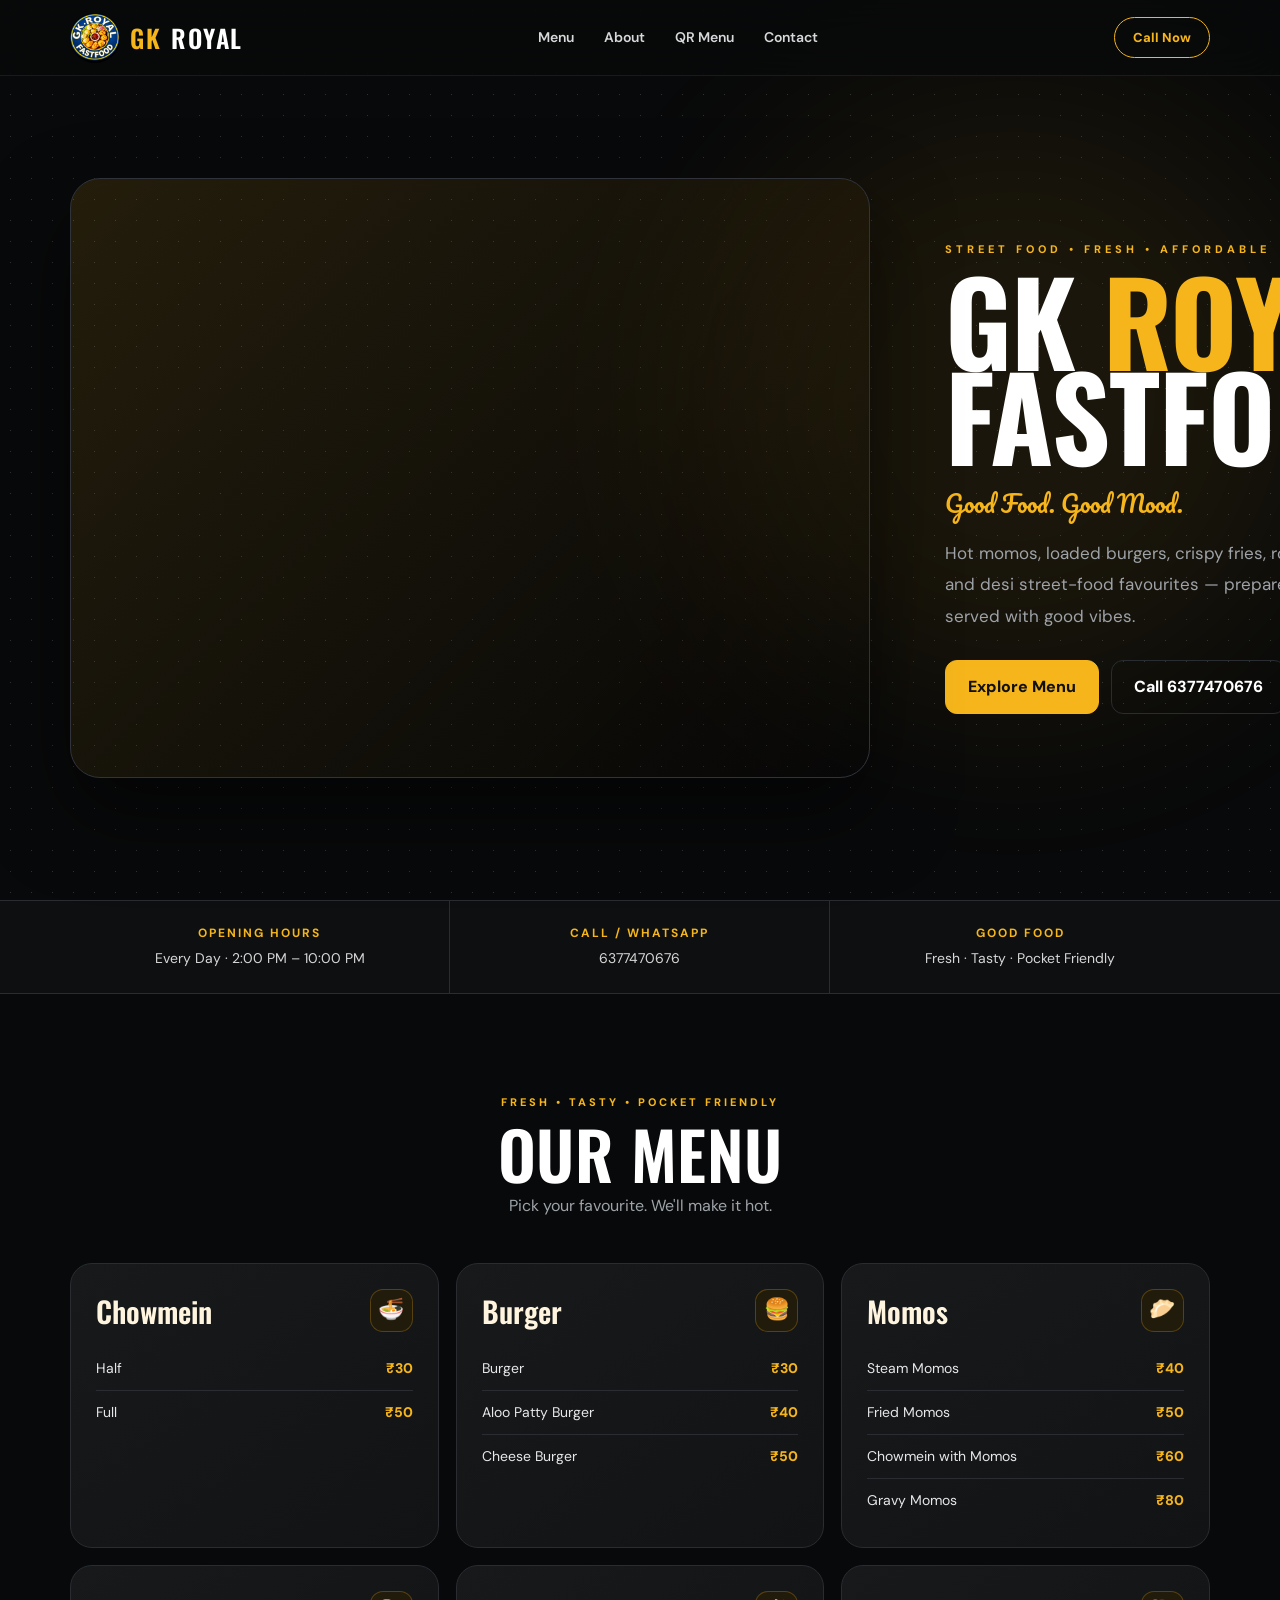
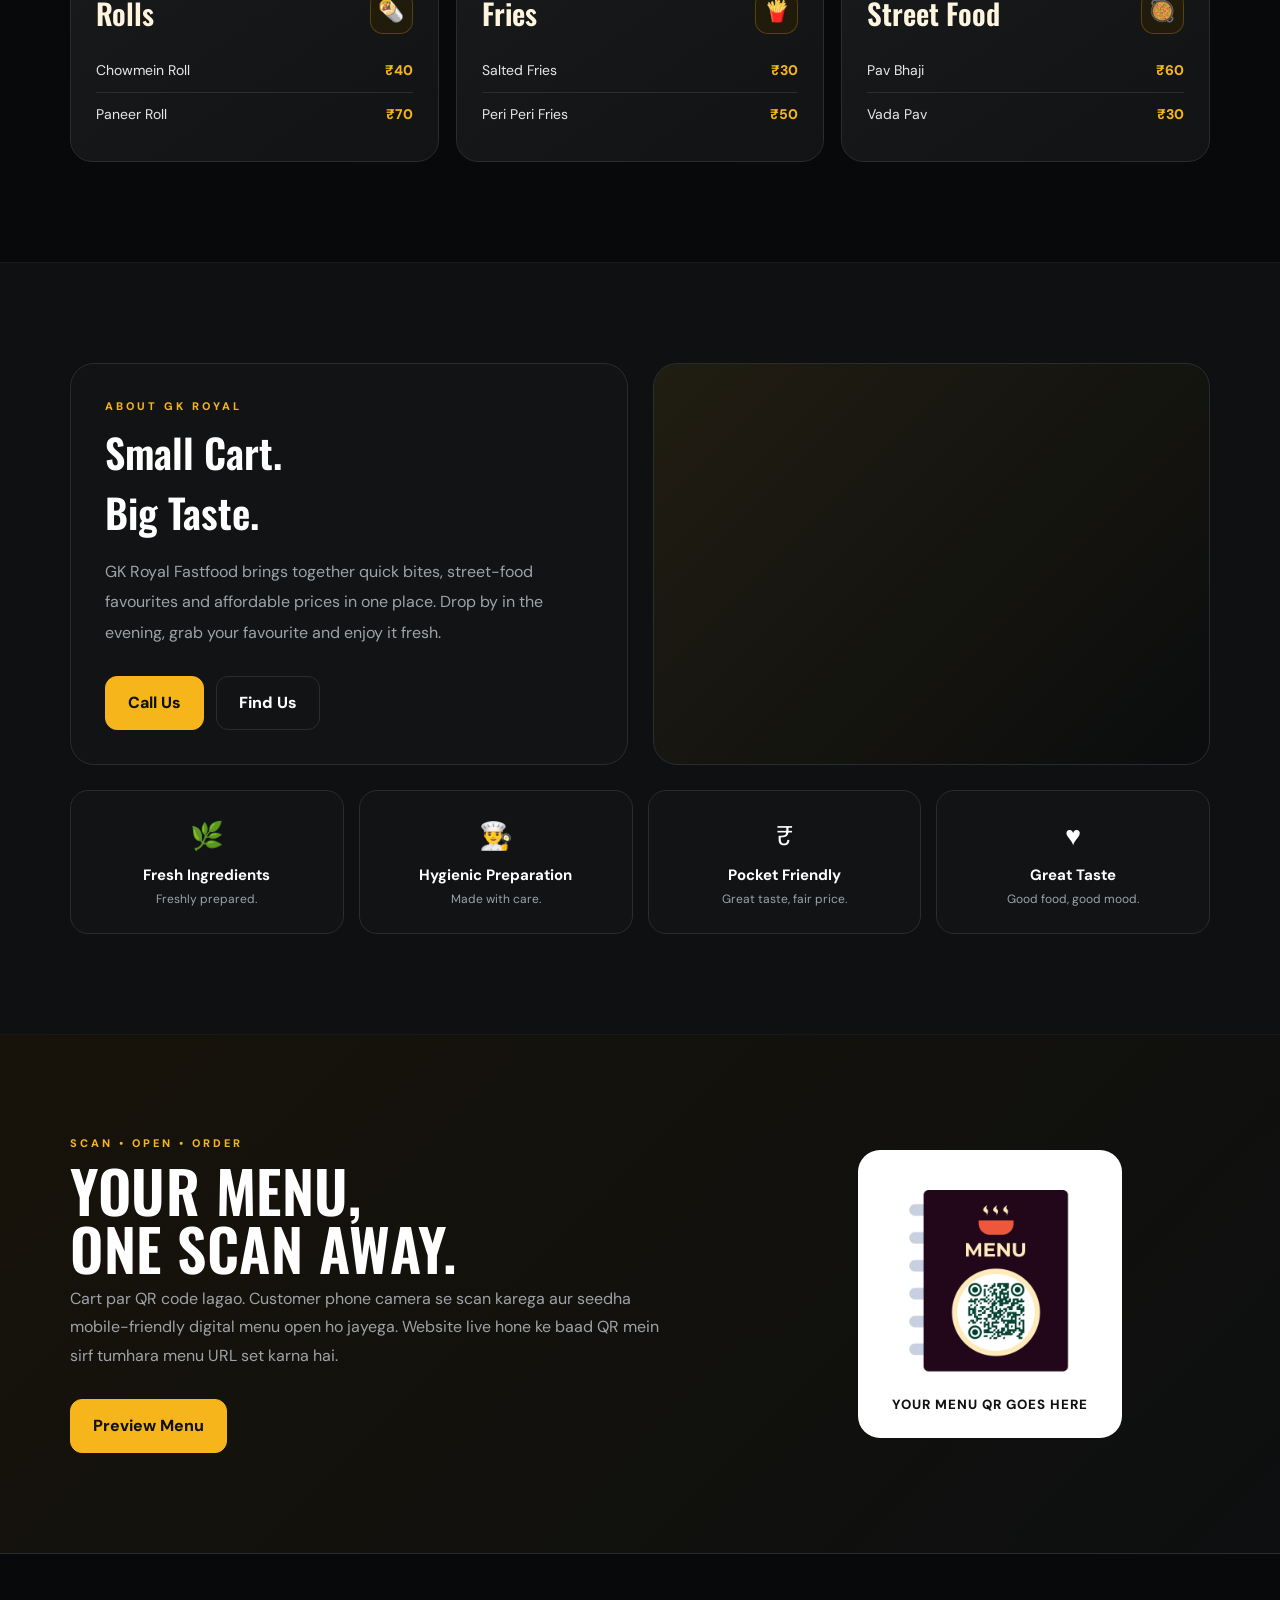
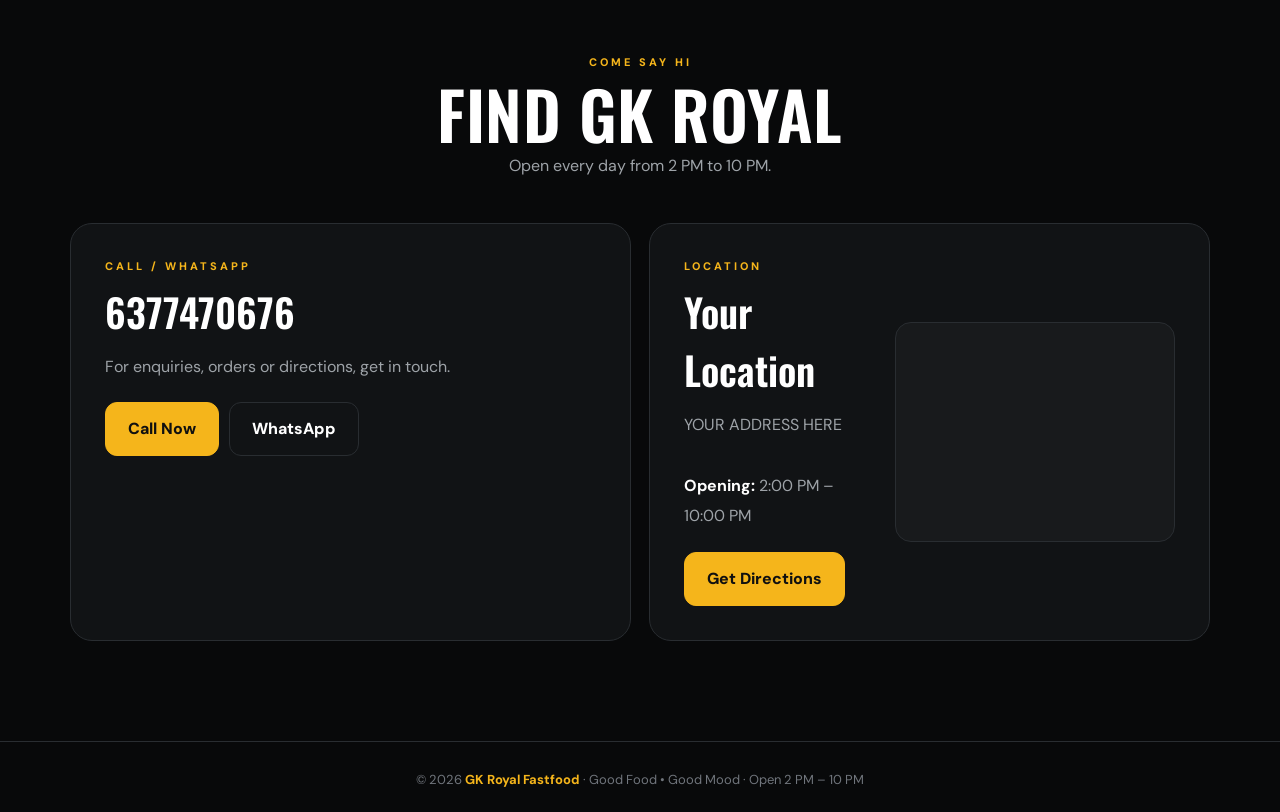
==== commit a5703207: "Update index.html" ====
--- a/index.html
+++ b/index.html
@@ -20,7 +20,7 @@
     <div class="container nav-inner">
 
       <a class="brand" href="#">
-        <img src="GK ROYAL LOGO.png" alt="GK Royal Fastfood Logo">
+        <img src="images/GK ROYAL LOGO.png" alt="GK Royal Fastfood Logo">
         <span>GK</span> ROYAL
       </a>
 
@@ -175,7 +175,7 @@
       </div>
       <div class="qr-card">
         <div class="qr-box">
-          <img src="QR.png" alt="GK Royal Menu QR">
+          <img src="images/QR.png" alt="GK Royal Menu QR">
         </div><small>YOUR MENU QR GOES HERE</small>
       </div>
     </div>
--- a/index.css
+++ b/index.css
@@ -448,14 +448,19 @@
     justify-self: center
 }
 
-.qr-fake {
-    height: 210px;
-    width: 210px;
-    margin: auto auto 14px;
-    background: repeating-linear-gradient(45deg, #111 0 3px, #fff 3px 7px);
-    display: grid;
-    place-items: center;
-    font-weight: 900
+.qr-box {
+    display: flex;
+    justify-content: center;
+    align-items: center;
+}
+
+.qr-box img {
+    width: 220px;
+    height: 220px;
+    object-fit: contain;
+    border-radius: 14px;
+    background: #fff;
+    padding: 10px;
 }
 
 .qr-card small {
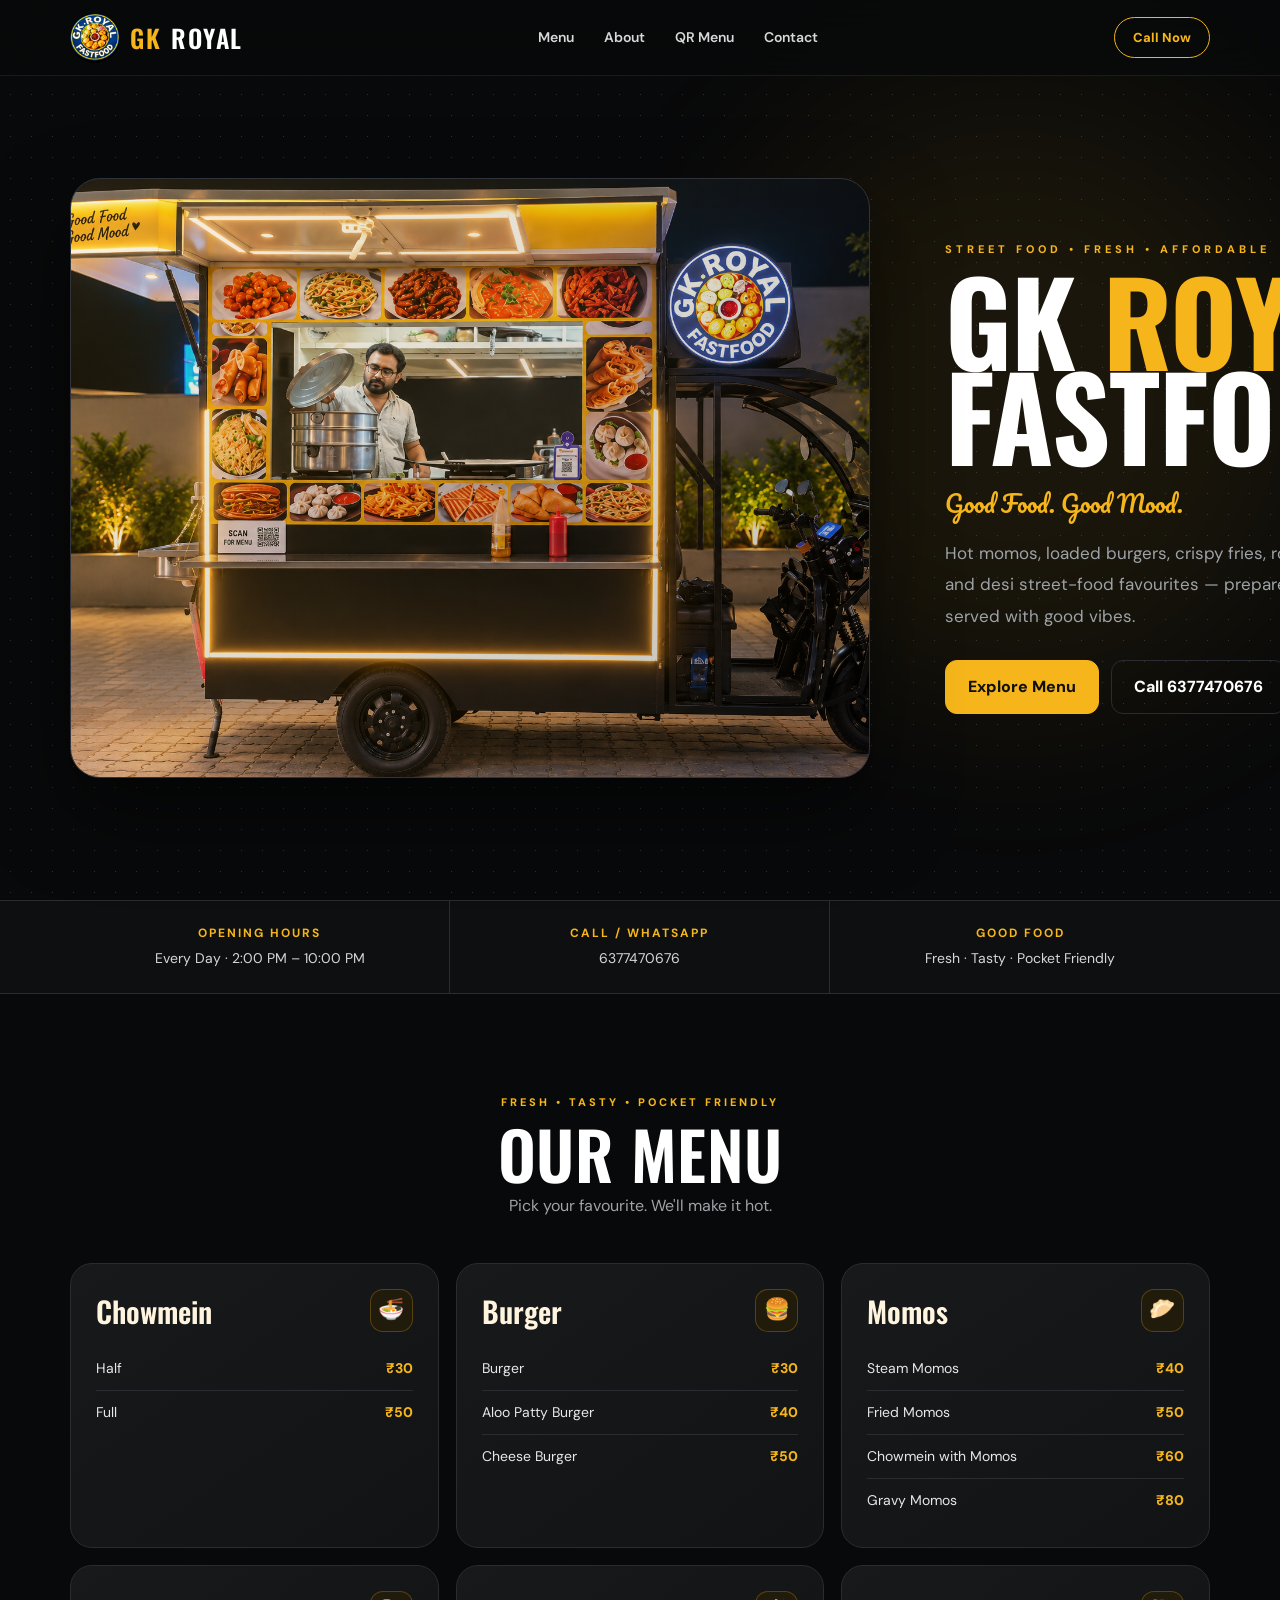
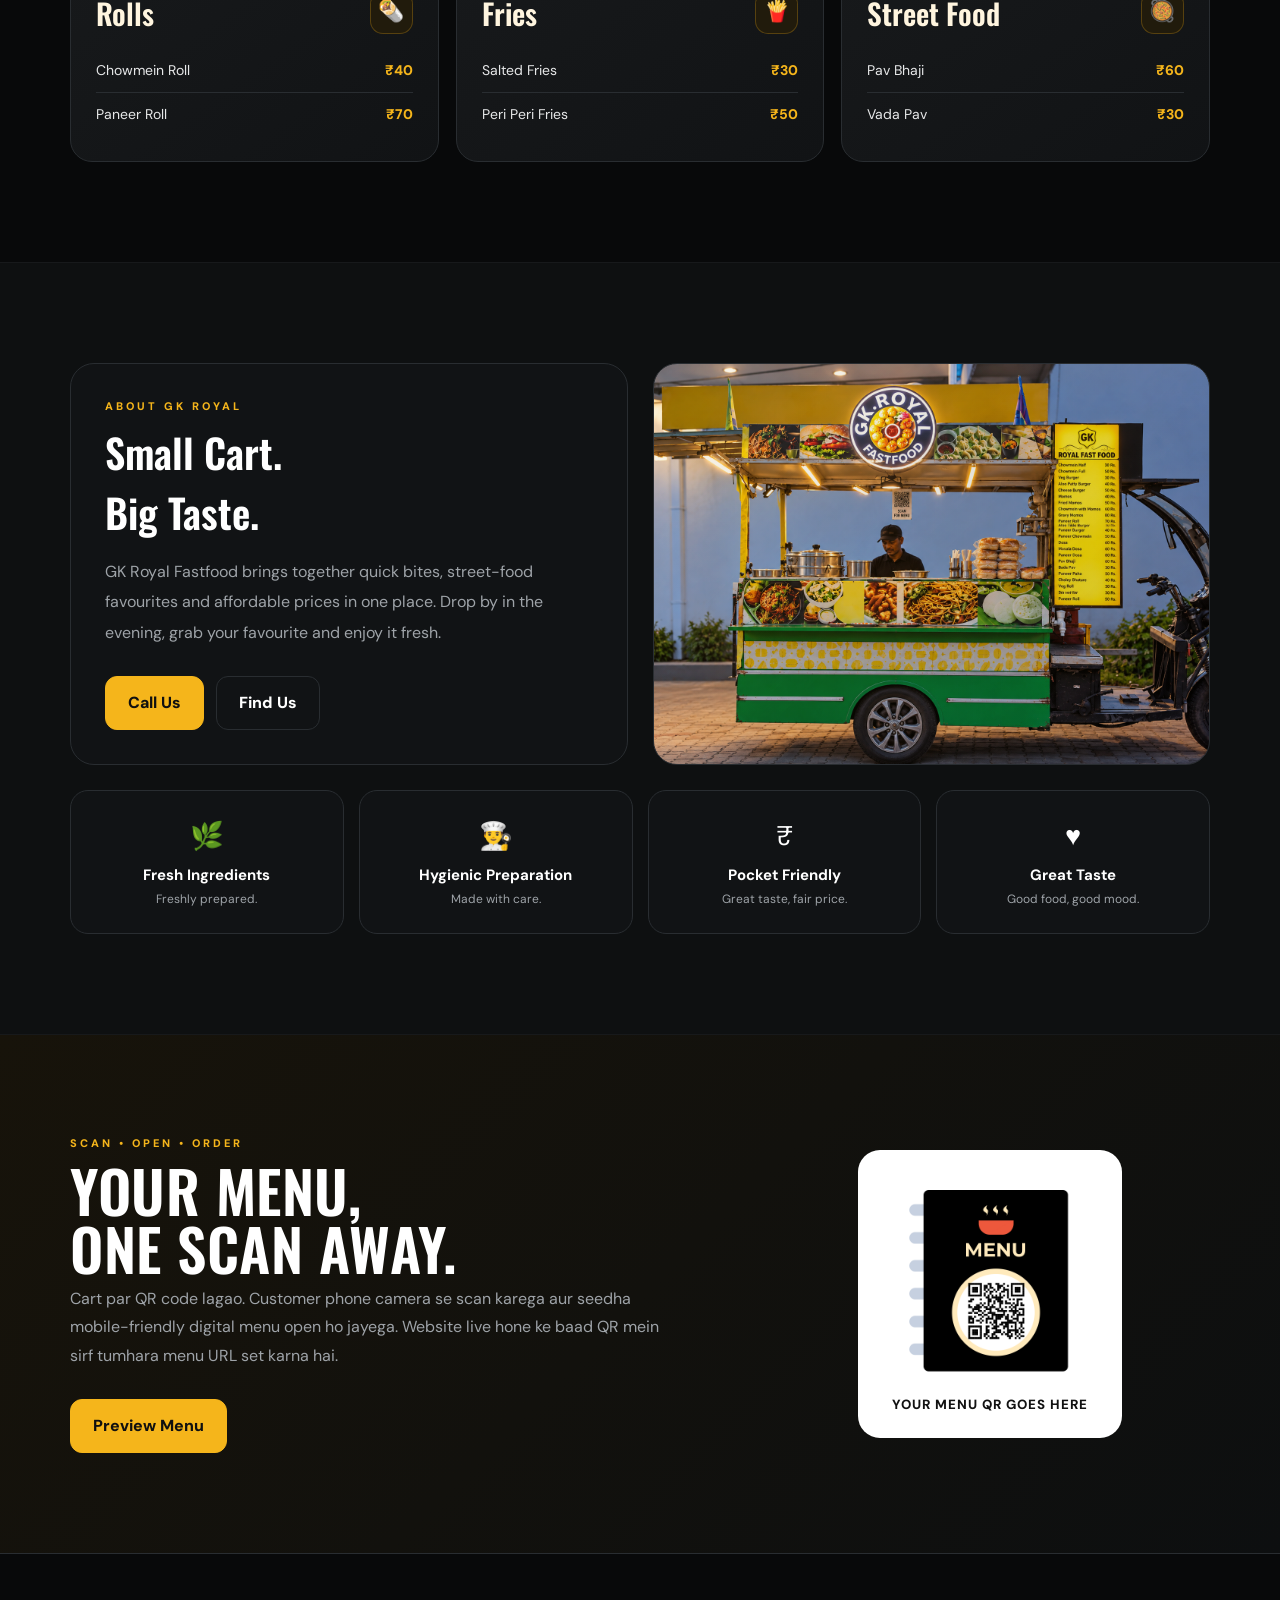
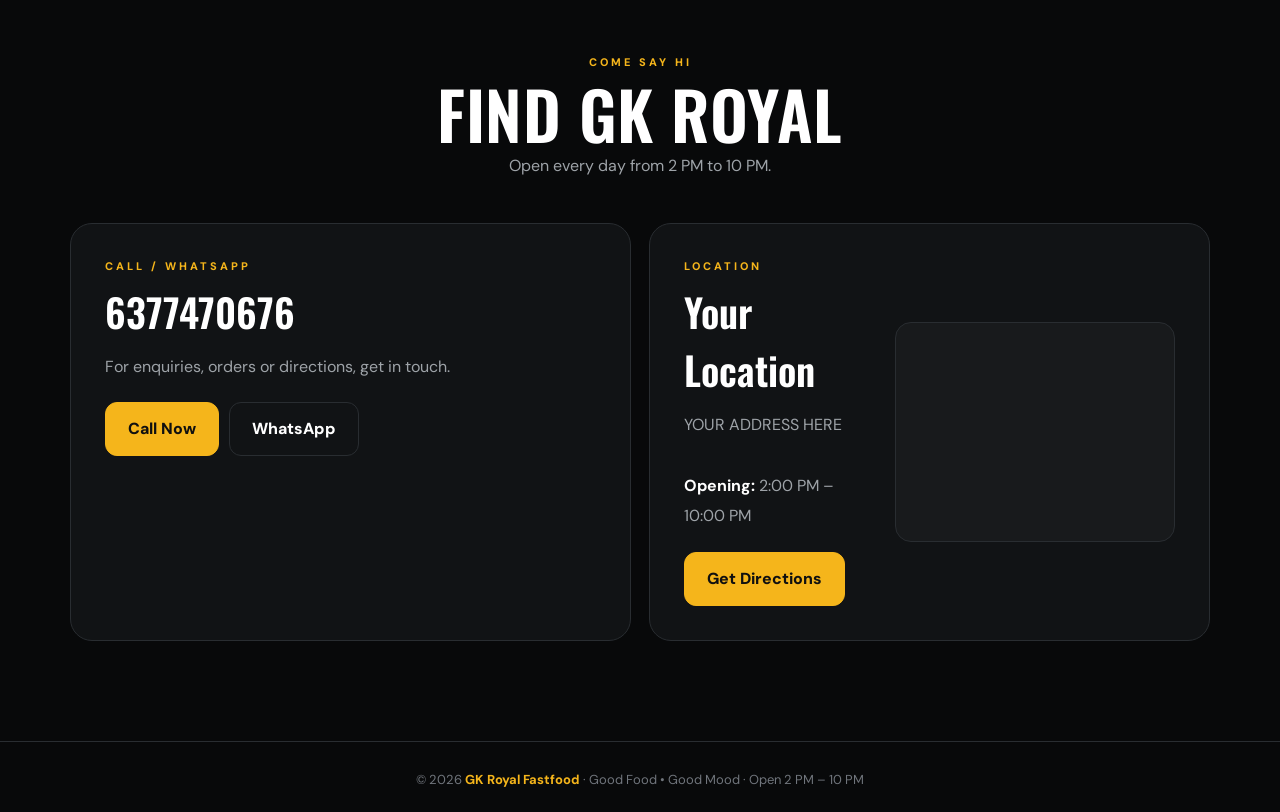
==== commit 8b34d849: "Update index.html" ====
--- a/index.html
+++ b/index.html
@@ -175,7 +175,8 @@
       </div>
       <div class="qr-card">
         <div class="qr-box">
-          <img src="images/QR.png" alt="GK Royal Menu QR">
+          <img src="images/qrcode_403540906_5f7c06c5713188736fd734d819bc7779 (2).png
+" alt="GK Royal Menu QR">
         </div><small>YOUR MENU QR GOES HERE</small>
       </div>
     </div>
--- a/index.css
+++ b/index.css
@@ -151,7 +151,7 @@
     border: 1px solid #30343a;
     background:
         linear-gradient(135deg, rgba(245, 181, 27, .12), rgba(0, 0, 0, .25)),
-        url("Cart1.png") center/cover no-repeat;
+        url("images/Cart1.png") center/cover no-repeat;
     box-shadow: 0 35px 80px rgba(0, 0, 0, .5);
     position: relative;
     overflow: hidden
@@ -381,7 +381,7 @@
     min-height: 320px;
     background:
         linear-gradient(135deg, rgba(245, 181, 27, .08), rgba(0, 0, 0, .2)),
-        url("Cart2.png") center/cover no-repeat;
+        url("images/Cart2.png") center/cover no-repeat;
     display: flex;
     align-items: end
 }
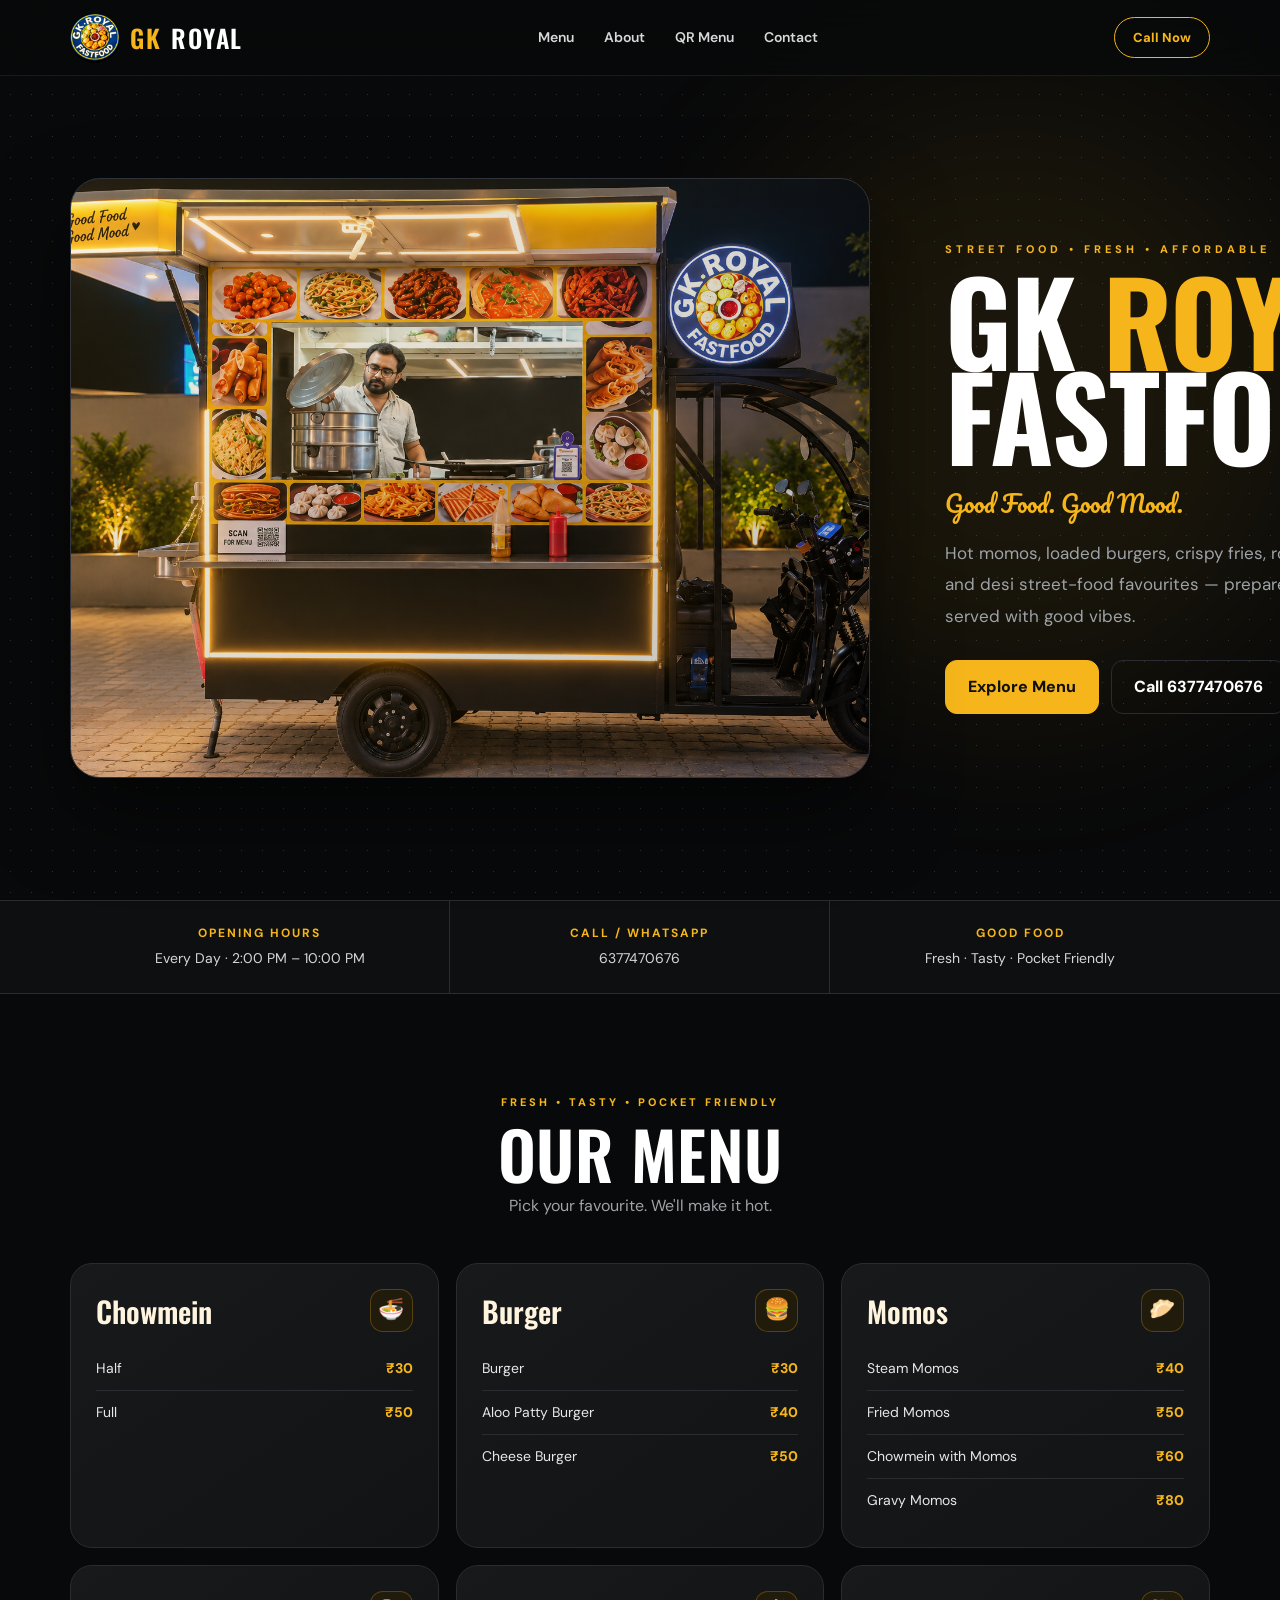
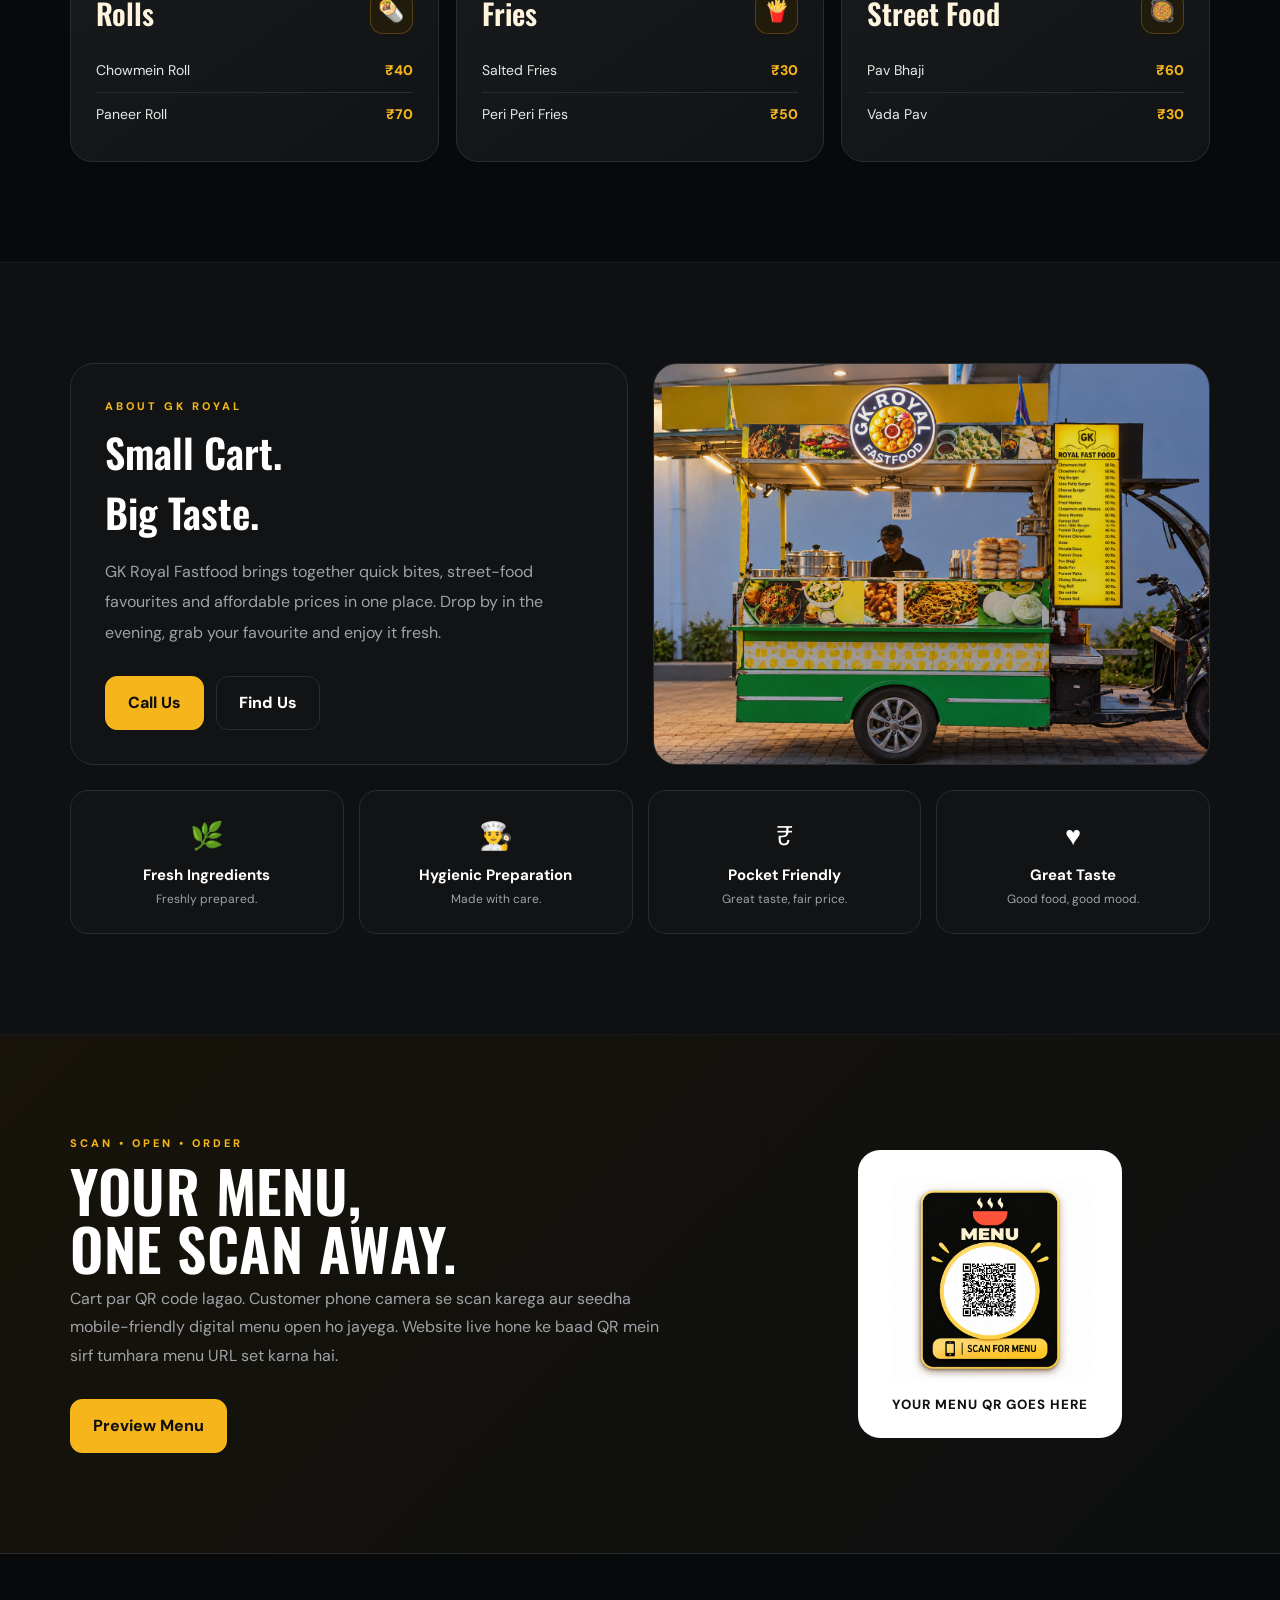
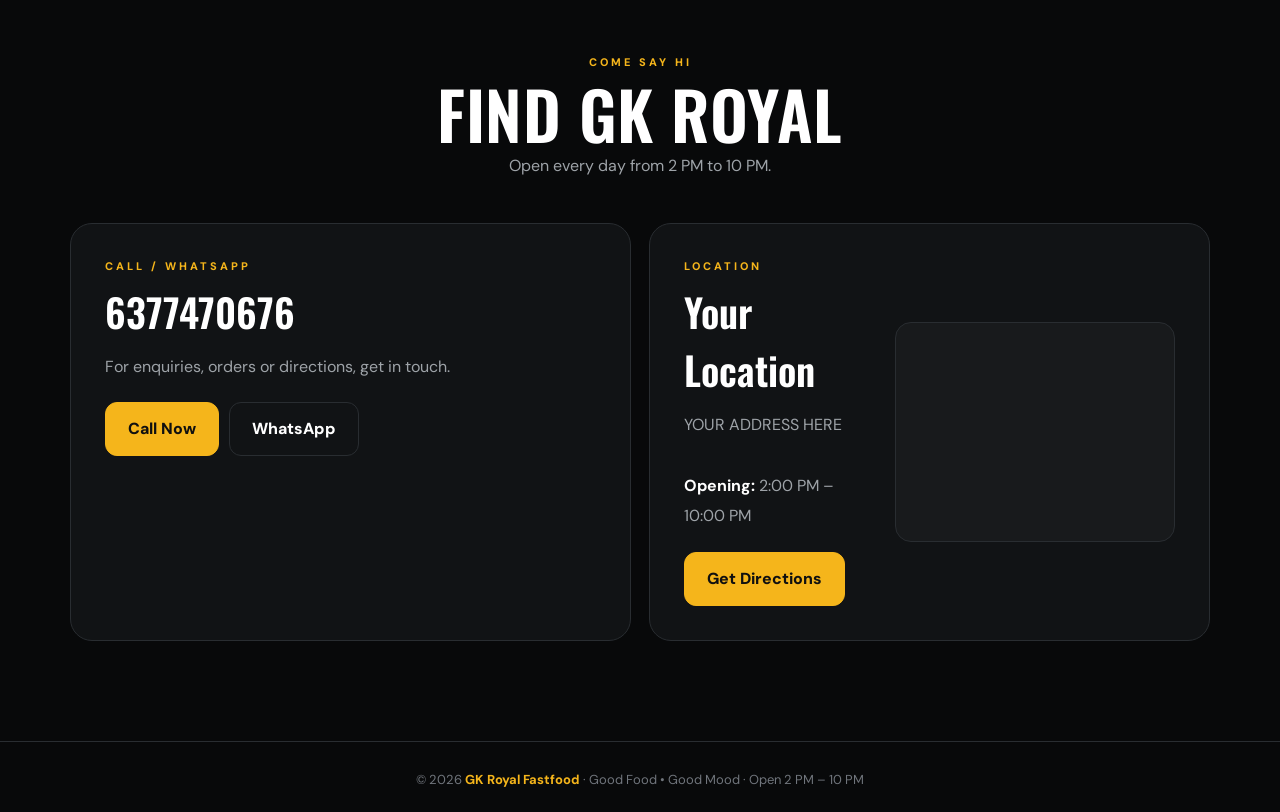
==== commit e8fa4bab: "Update index.html" ====
--- a/index.html
+++ b/index.html
@@ -175,8 +175,7 @@
       </div>
       <div class="qr-card">
         <div class="qr-box">
-          <img src="images/qrcode_403540906_5f7c06c5713188736fd734d819bc7779 (2).png
-" alt="GK Royal Menu QR">
+          <img src="images/GK Royal final menu.png" alt="GK Royal Menu QR">
         </div><small>YOUR MENU QR GOES HERE</small>
       </div>
     </div>
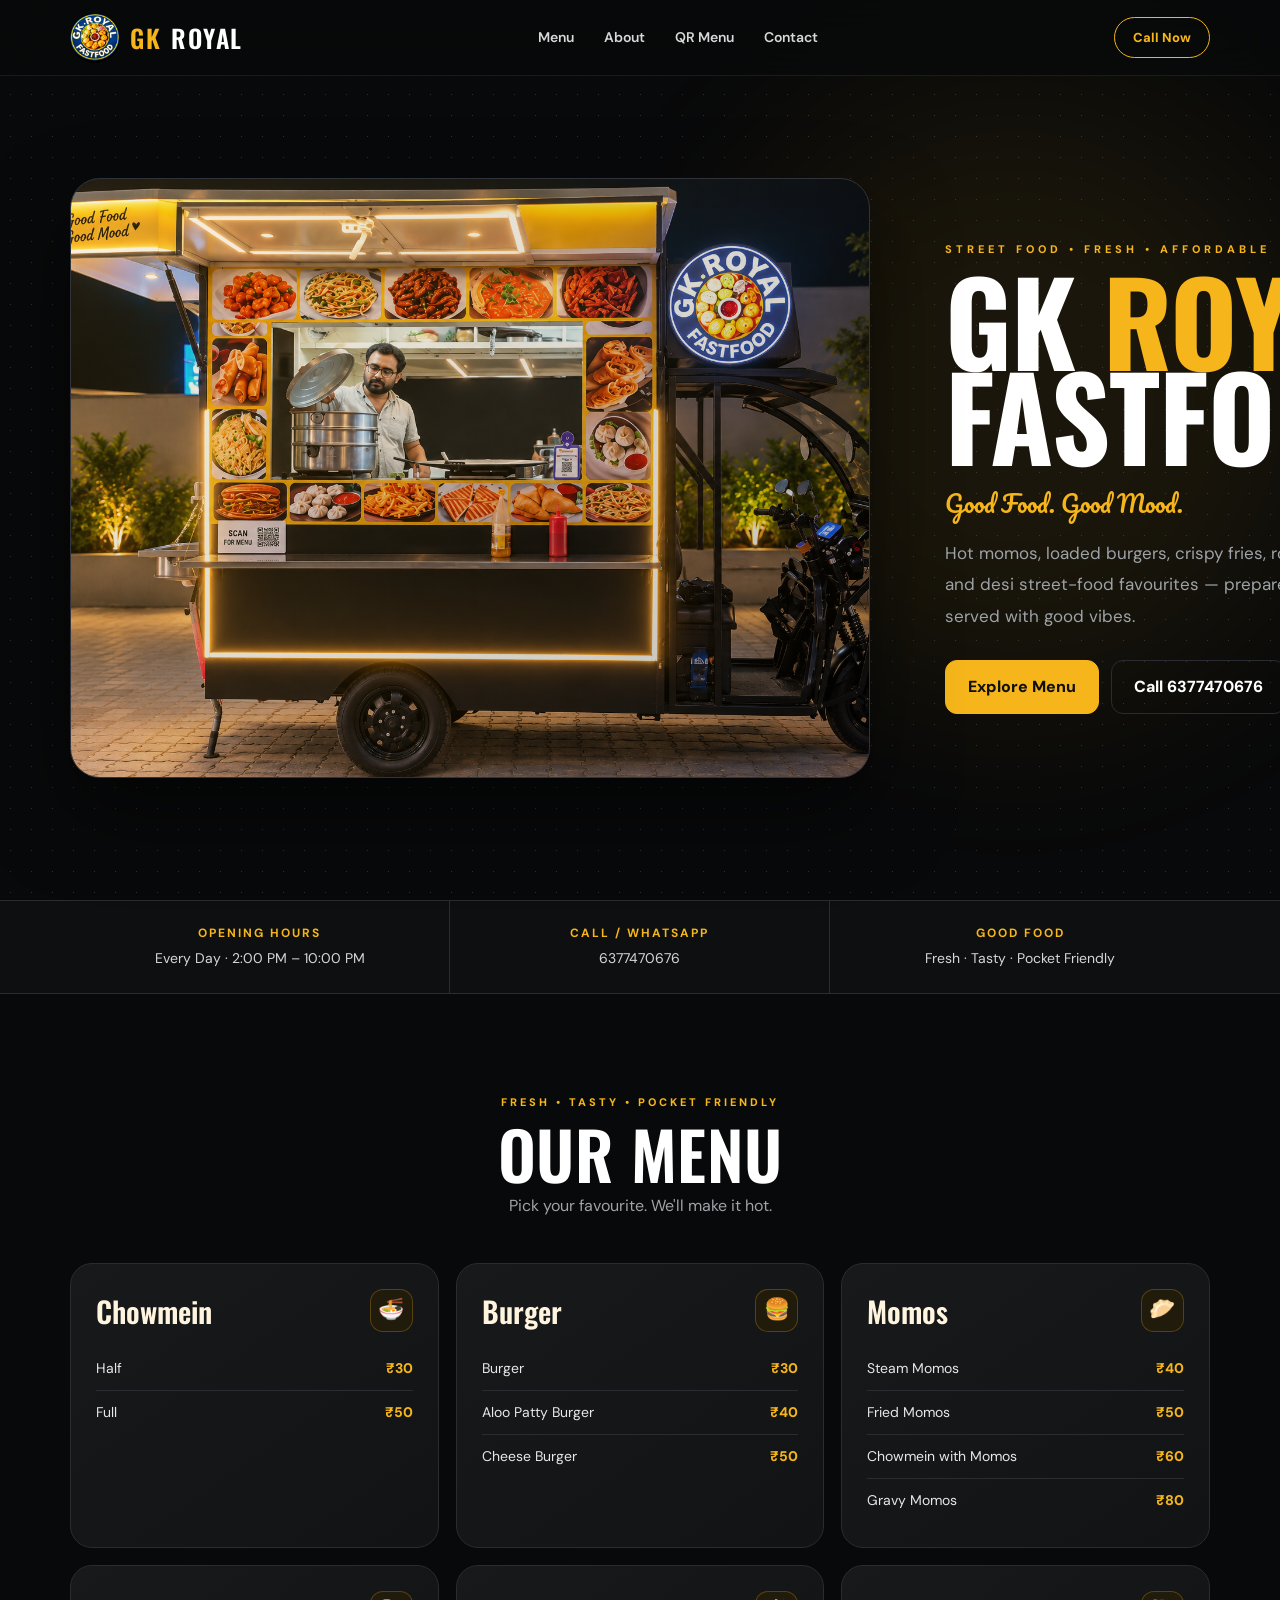
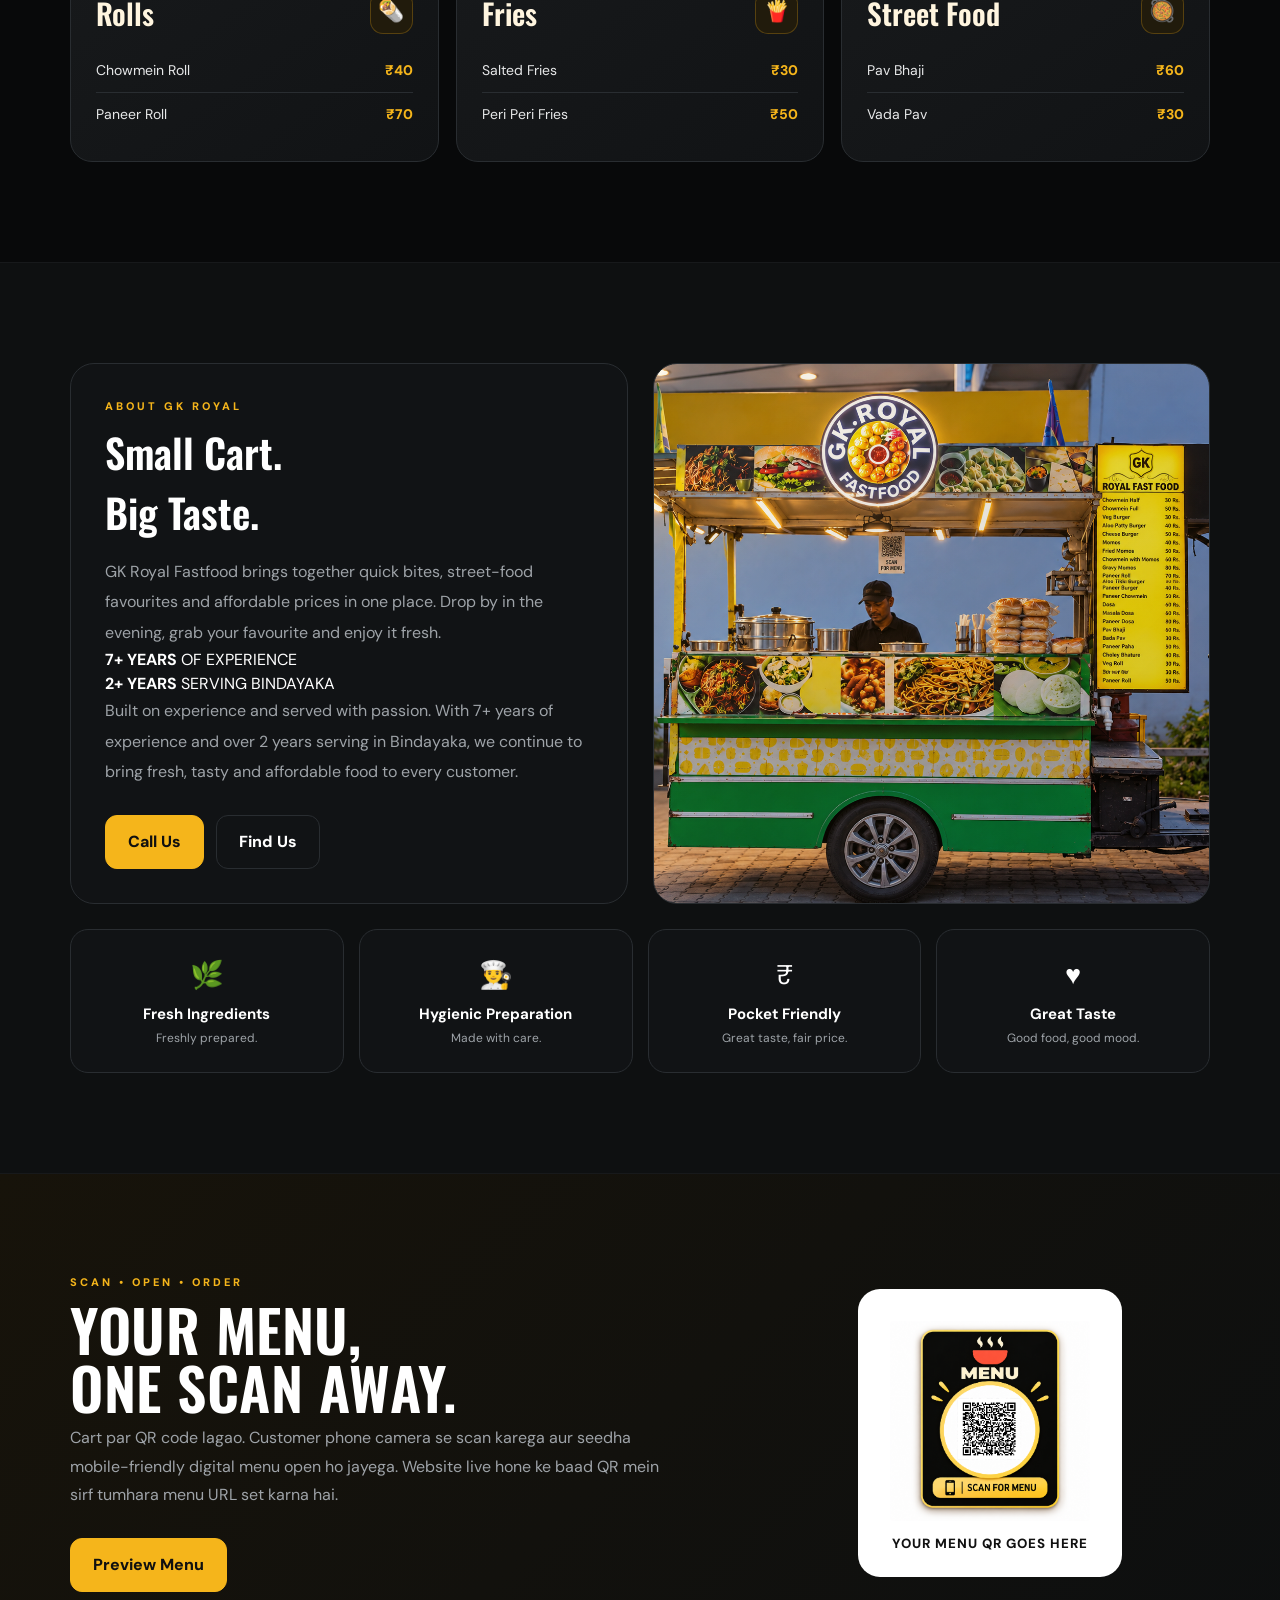
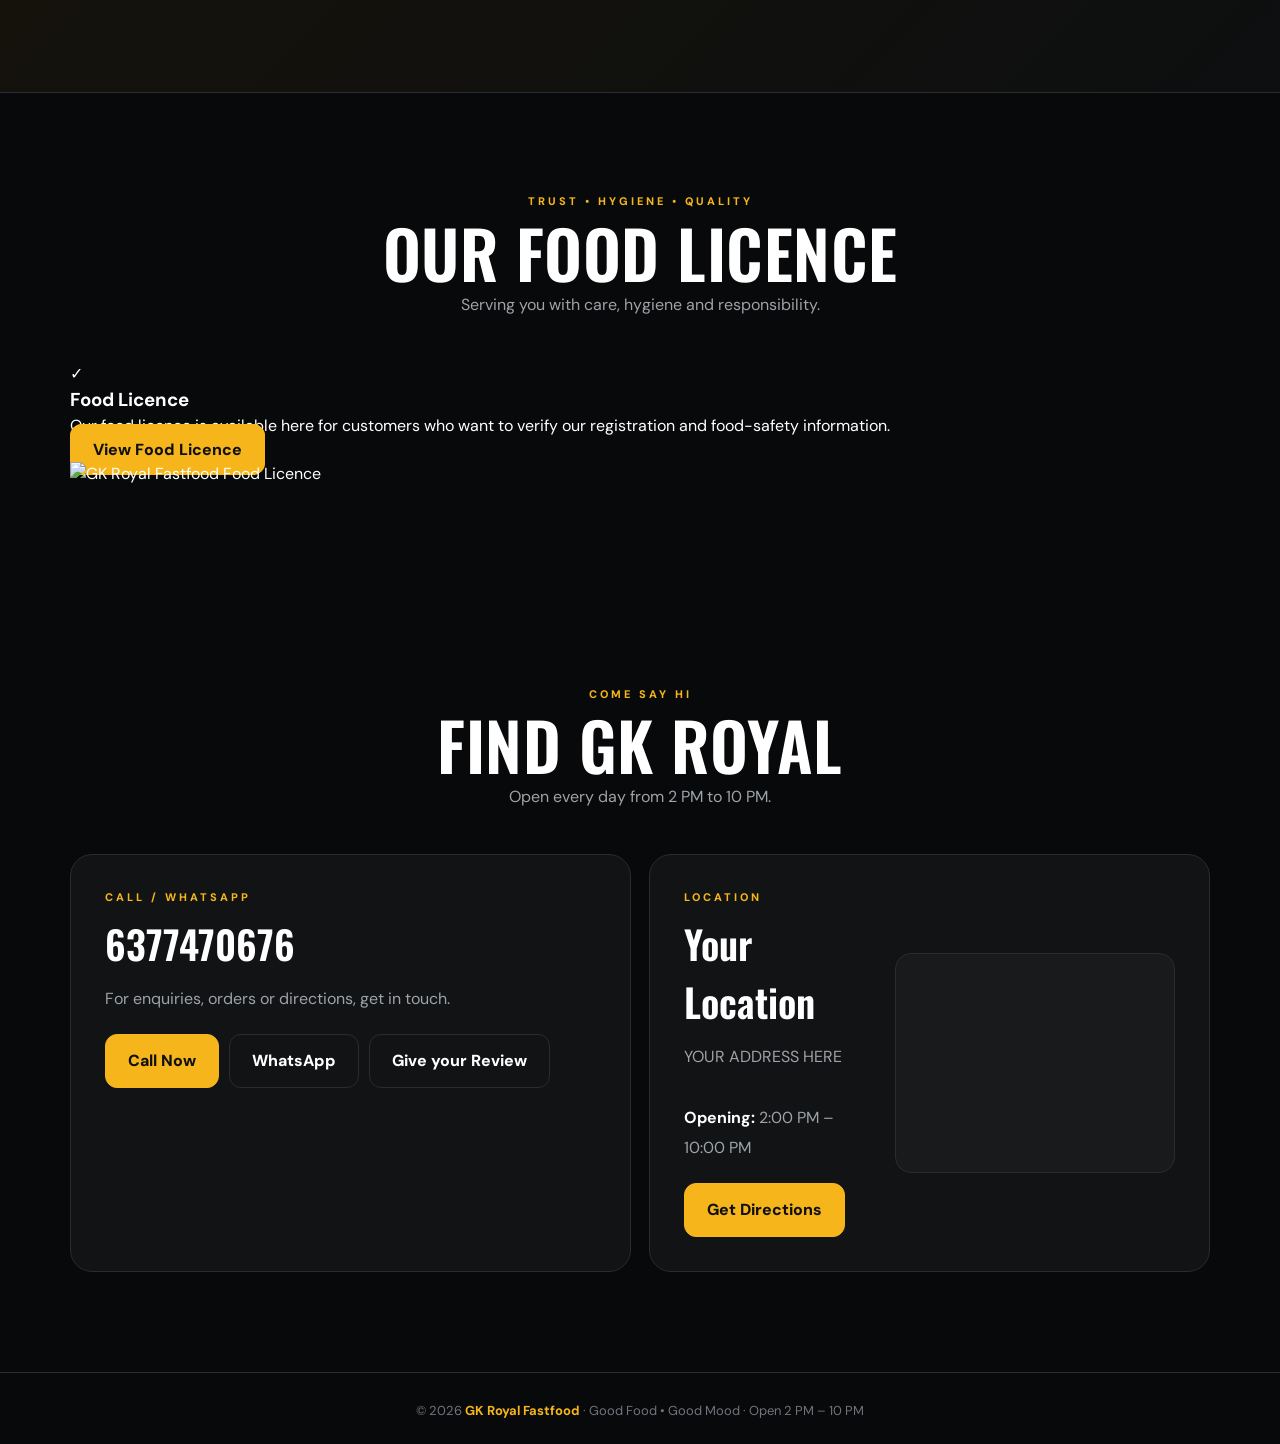
==== commit b018b6af: "Update index.html" ====
--- a/index.html
+++ b/index.html
@@ -134,6 +134,25 @@
           <h3>Small Cart.<br>Big Taste.</h3>
           <p>GK Royal Fastfood brings together quick bites, street-food favourites and affordable prices in one place.
             Drop by in the evening, grab your favourite and enjoy it fresh.</p>
+          <div class="journey-highlight">
+            <div class="journey-item">
+              <strong>7+ YEARS</strong>
+              <span>OF EXPERIENCE</span>
+            </div>
+
+            <div class="journey-divider"></div>
+
+            <div class="journey-item">
+              <strong>2+ YEARS</strong>
+              <span>SERVING BINDAYAKA</span>
+            </div>
+          </div>
+
+          <p class="journey-text">
+            Built on experience and served with passion. With 7+ years of experience
+            and over 2 years serving in Bindayaka, we continue to bring fresh, tasty
+            and affordable food to every customer.
+          </p>
           <div class="actions"><a class="btn gold" href="tel:6377470676">Call Us</a><a class="btn" href="#contact">Find
               Us</a></div>
         </div>
@@ -181,6 +200,38 @@
     </div>
   </section>
 
+  <section class="license-section" id="license">
+    <div class="container">
+      <div class="section-head">
+        <div class="mini">TRUST • HYGIENE • QUALITY</div>
+        <h2>OUR FOOD LICENCE</h2>
+        <p>Serving you with care, hygiene and responsibility.</p>
+      </div>
+
+      <div class="license-card">
+        <div class="license-copy">
+          <div class="license-icon">✓</div>
+          <div>
+            <h3>Food Licence</h3>
+            <p>
+              Our food licence is available here for customers who want to
+              verify our registration and food-safety information.
+            </p>
+            <div class="license-actions">
+              <a class="btn gold" href="documents/Gk Royal licence.pdf" target="_blank" rel="noopener">
+                View Food Licence
+              </a>
+            </div>
+          </div>
+        </div>
+
+        <div class="license-image">
+          <img src="images/Food licence.png" alt="GK Royal Fastfood Food Licence">
+        </div>
+      </div>
+    </div>
+  </section>
+
   <section id="contact">
     <div class="container">
       <div class="section-head">
@@ -194,7 +245,9 @@
           <h3>6377470676</h3>
           <p>For enquiries, orders or directions, get in touch.</p>
           <div class="contact-actions"><a class="btn gold" href="tel:6377470676">Call Now</a><a class="btn"
-              href="https://wa.me/916377470676">WhatsApp</a></div>
+              href="https://wa.me/916377470676">WhatsApp</a><a class="btn review-btn"
+              href="https://www.google.com/search?hl=en-IN&gl=in&q=GK+royal+fast+food,+Sivar+Mood,+D+Mart,+Sirsi+Rd,+Bindayaka,+Jaipur,+Jaipur+Nagar+Nigam+Area,+Rajasthan+302012&ludocid=14726563156544121997&lsig=AB86z5VVkem6lqxUvRFKSVukBQHG#lrd=0x396c4d1aeb3c0827:0xcc5f432a8c2aec8d,3 "
+              target="_blank" rel="noopener">Give your Review</a></div>
         </div>
         <div class="contact-card location-card">
 
@@ -229,6 +282,8 @@
     </div>
   </section>
 
+
+
   <footer>© 2026 <b>GK Royal Fastfood</b> · Good Food • Good Mood · Open 2 PM – 10 PM</footer>
 </body>
 
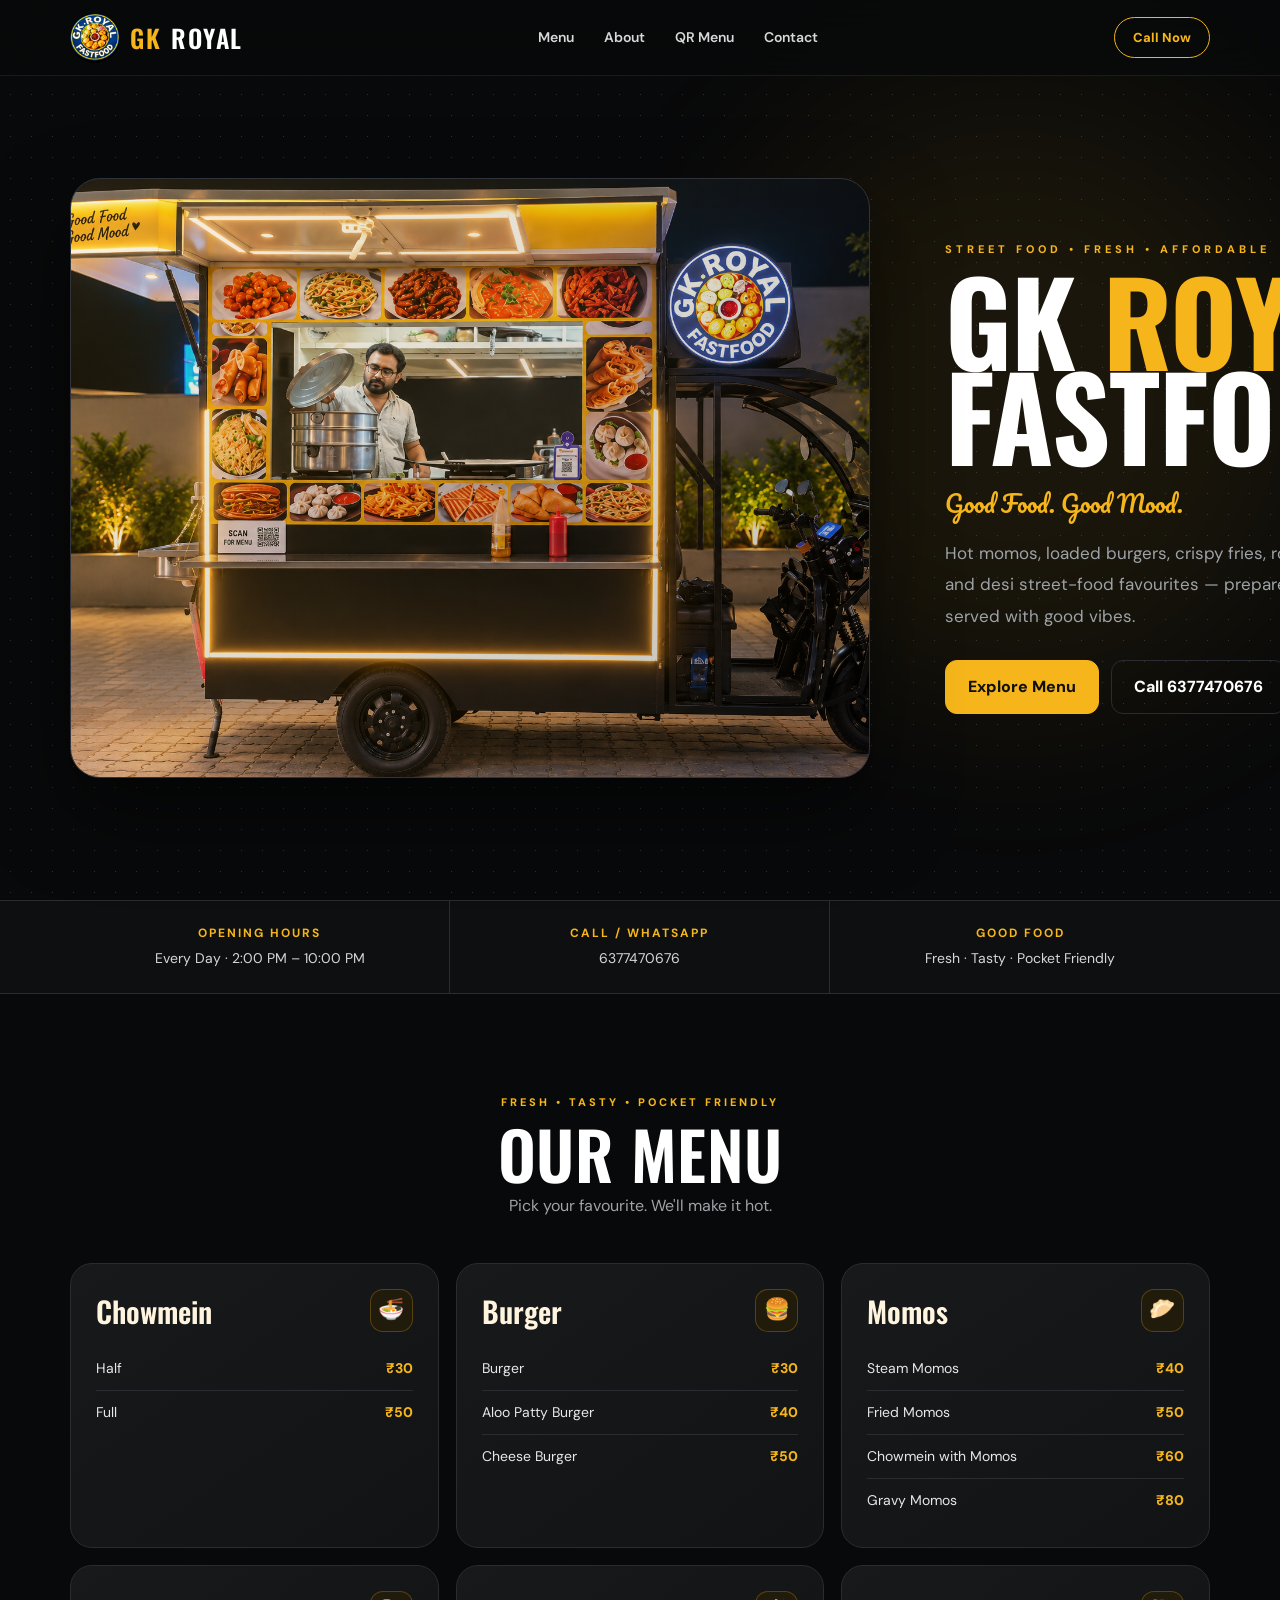
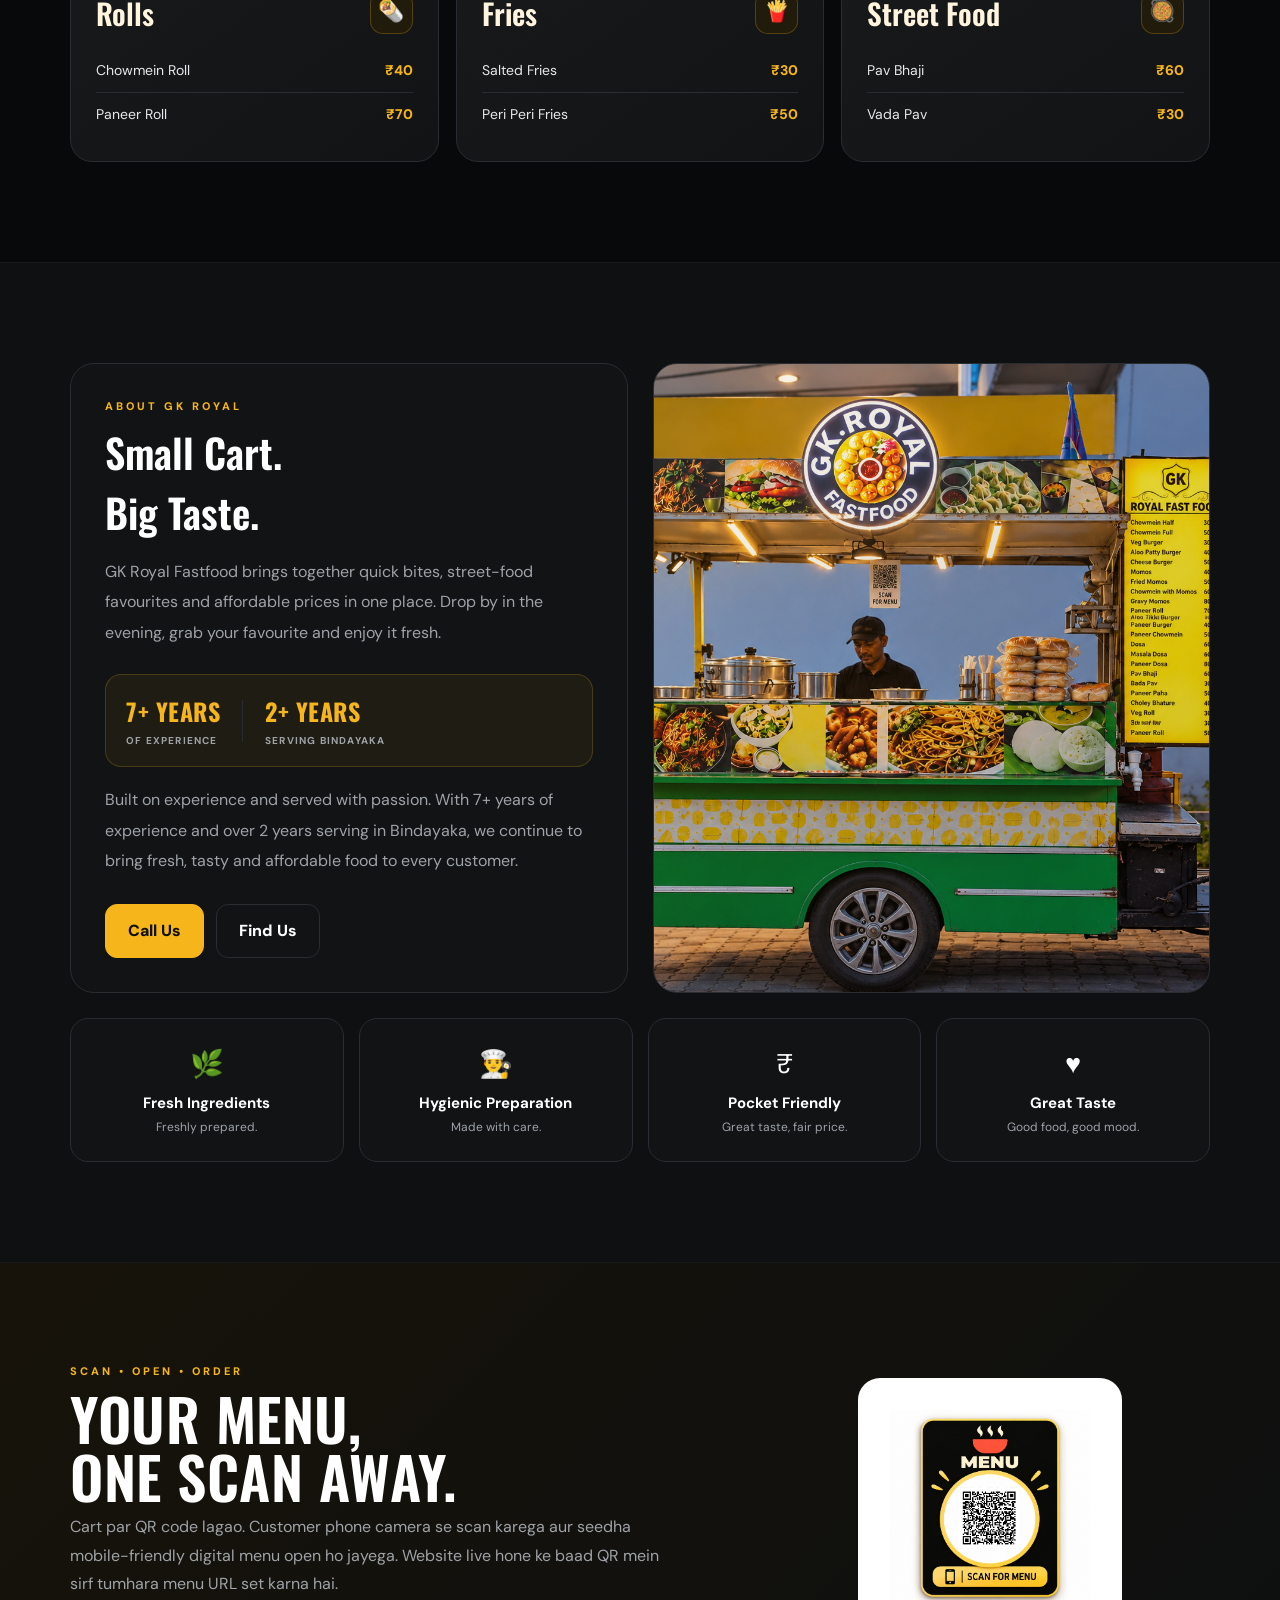
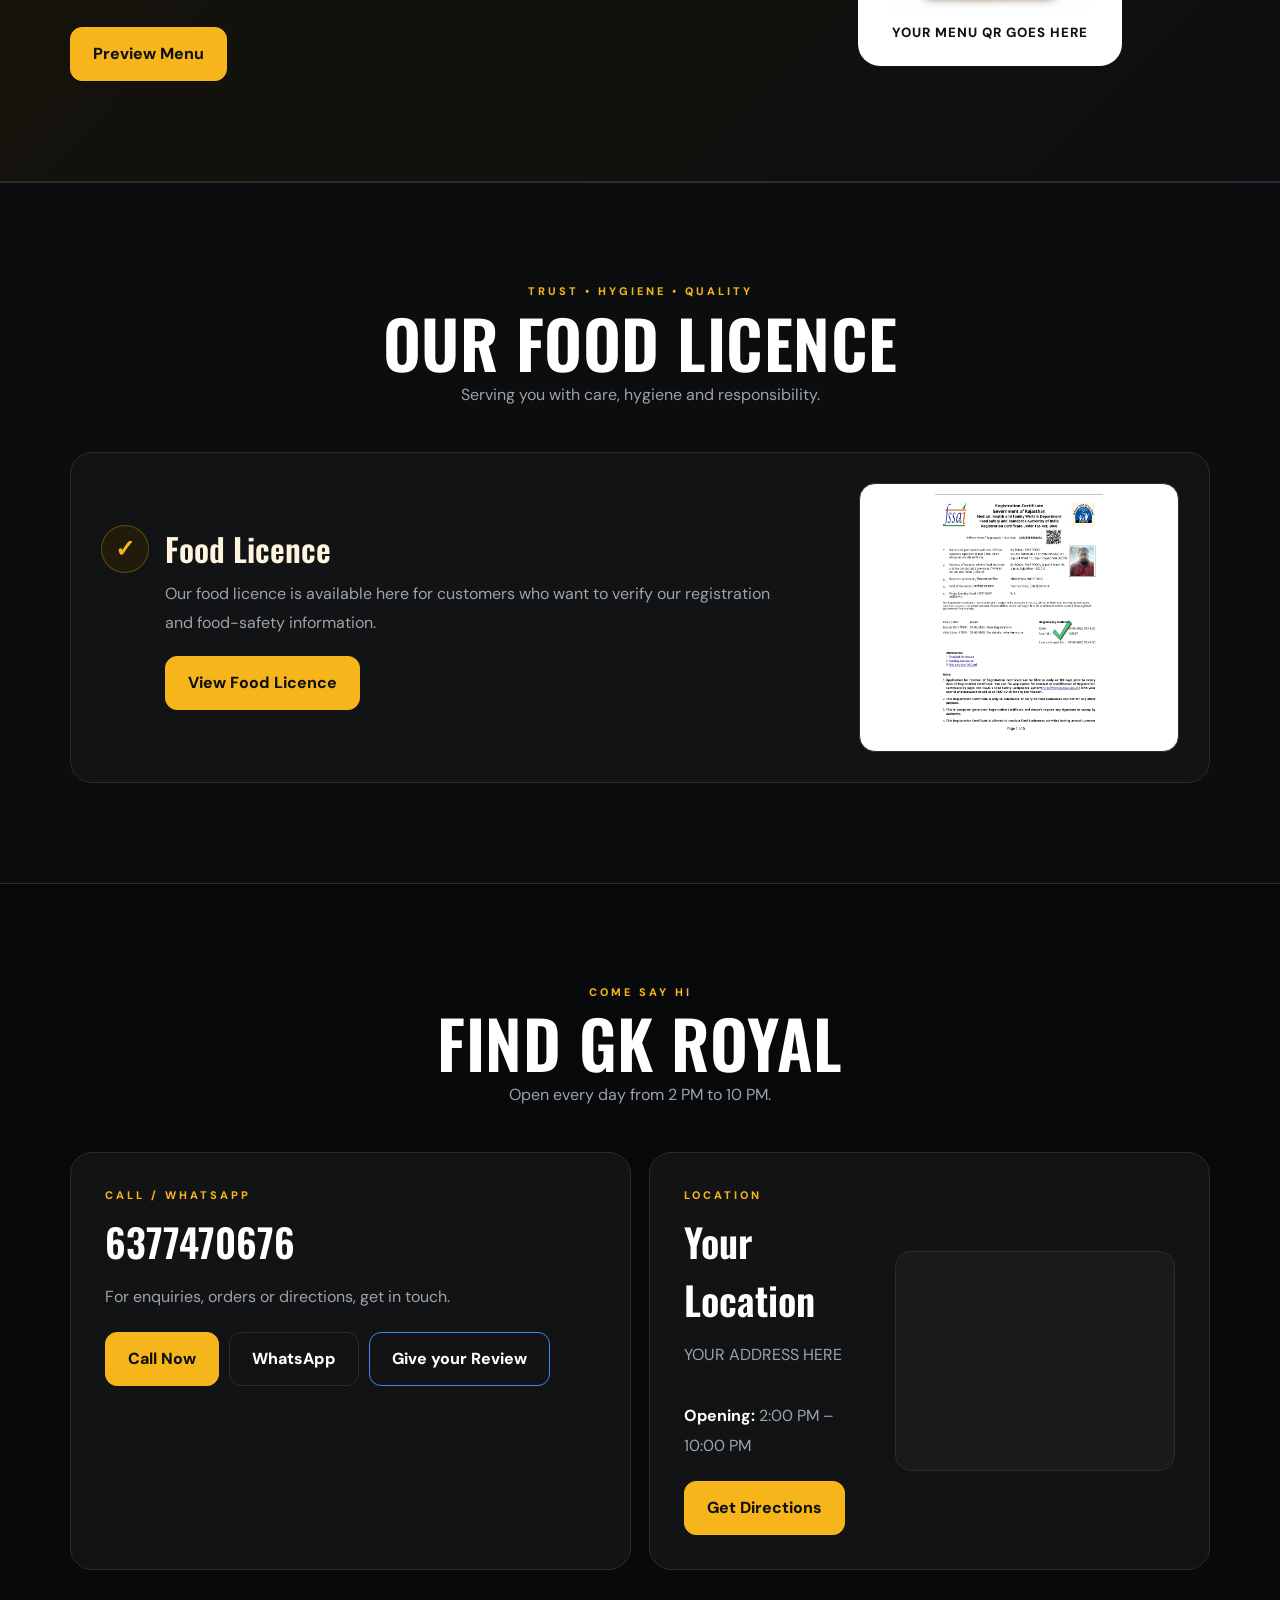
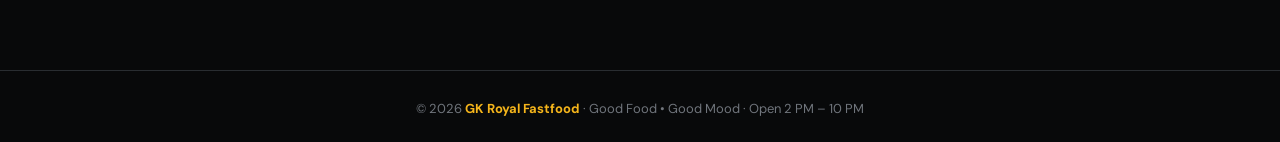
==== commit 79fa6323: "Update index.html" ====
--- a/index.html
+++ b/index.html
@@ -218,7 +218,7 @@
               verify our registration and food-safety information.
             </p>
             <div class="license-actions">
-              <a class="btn gold" href="documents/Gk Royal licence.pdf" target="_blank" rel="noopener">
+              <a class="btn gold" href="document/Gk Royal licence.pdf" target="_blank" rel="noopener">
                 View Food Licence
               </a>
             </div>
--- a/index.css
+++ b/index.css
@@ -739,7 +739,7 @@
         margin: 0 auto;
     }
 
-    .hero-copy > p {
+    .hero-copy>p {
         margin-left: auto;
         margin-right: auto;
     }
@@ -833,7 +833,7 @@
         margin: 18px 0 12px;
     }
 
-    .hero-copy > p {
+    .hero-copy>p {
         font-size: 15px;
         line-height: 1.7;
     }
@@ -993,7 +993,7 @@
         margin: 15px 0 10px;
     }
 
-    .hero-copy > p {
+    .hero-copy>p {
         font-size: 14px;
         line-height: 1.65;
     }
@@ -1240,7 +1240,7 @@
         font-size: 16px;
     }
 
-    .hero-copy > p {
+    .hero-copy>p {
         font-size: 13px;
     }
 
@@ -1347,7 +1347,7 @@
         font-size: clamp(46px, 9vw, 70px);
     }
 
-    .hero-copy > p {
+    .hero-copy>p {
         font-size: 13px;
     }
 
@@ -1362,6 +1362,7 @@
 
 /* ---------- Touch devices ---------- */
 @media (hover: none) and (pointer: coarse) {
+
     .btn:hover,
     .menu-card:hover {
         transform: none;
@@ -1387,3 +1388,209 @@
         padding-bottom: max(23px, env(safe-area-inset-bottom));
     }
 }
+
+/* =========================================================
+   GK ROYAL — ONLY ADDITIONS
+   Google Review + Food Licence
+   ========================================================= */
+
+.review-btn {
+    border-color: #4285f4;
+    color: #fff;
+}
+
+.review-btn:hover {
+    border-color: #4285f4;
+    background: rgba(66, 133, 244, .10);
+    box-shadow: 0 12px 28px rgba(66, 133, 244, .12);
+}
+
+/* ---------- FOOD LICENCE ---------- */
+
+.license-section {
+    background: #0b0d0e;
+    border-top: 1px solid var(--line);
+    border-bottom: 1px solid var(--line);
+}
+
+.license-card {
+    display: grid;
+    grid-template-columns: 1fr 320px;
+    gap: 28px;
+    align-items: center;
+    background: var(--panel);
+    border: 1px solid var(--line);
+    border-radius: 22px;
+    padding: 30px;
+}
+
+.license-copy {
+    display: flex;
+    gap: 16px;
+    align-items: flex-start;
+}
+
+.license-icon {
+    width: 48px;
+    height: 48px;
+    flex: 0 0 48px;
+    display: grid;
+    place-items: center;
+    border-radius: 50%;
+    background: #211b0c;
+    border: 1px solid rgba(245, 181, 27, .30);
+    color: var(--gold);
+    font-size: 24px;
+    font-weight: 900;
+}
+
+.license-copy h3 {
+    font: 600 32px Oswald, sans-serif;
+    color: var(--cream);
+    margin-bottom: 8px;
+}
+
+.license-copy p {
+    color: var(--muted);
+    line-height: 1.8;
+    max-width: 620px;
+}
+
+.license-actions {
+    display: flex;
+    gap: 10px;
+    flex-wrap: wrap;
+    margin-top: 18px;
+}
+
+.license-image {
+    background: #fff;
+    border-radius: 16px;
+    padding: 10px;
+    overflow: hidden;
+    border: 1px solid var(--line);
+}
+
+.license-image img {
+    width: 100%;
+    height: 240px;
+    object-fit: contain;
+    background: #fff;
+    border-radius: 10px;
+}
+
+@media (max-width: 900px) {
+    .license-card {
+        grid-template-columns: 1fr;
+    }
+
+    .license-image {
+        max-width: 380px;
+        width: 100%;
+        margin: 0 auto;
+    }
+}
+
+@media (max-width: 600px) {
+    .license-card {
+        padding: 22px;
+        gap: 20px;
+        border-radius: 18px;
+    }
+
+    .license-copy {
+        gap: 12px;
+    }
+
+    .license-icon {
+        width: 43px;
+        height: 43px;
+        flex-basis: 43px;
+        font-size: 21px;
+    }
+
+    .license-copy h3 {
+        font-size: 29px;
+    }
+
+    .license-copy p {
+        font-size: 13px;
+        line-height: 1.7;
+    }
+
+    .license-actions .btn {
+        width: 100%;
+    }
+
+    .license-image img {
+        height: 220px;
+    }
+}
+
+/* ---------- OUR JOURNEY ---------- */
+
+.journey-highlight {
+    display: flex;
+    align-items: center;
+    gap: 22px;
+    margin: 26px 0 18px;
+    padding: 18px 20px;
+    background: rgba(245, 181, 27, 0.06);
+    border: 1px solid rgba(245, 181, 27, 0.20);
+    border-radius: 16px;
+}
+
+.journey-item {
+    display: flex;
+    flex-direction: column;
+    gap: 4px;
+}
+
+.journey-item strong {
+    font: 700 24px Oswald, sans-serif;
+    color: var(--gold);
+    letter-spacing: .5px;
+}
+
+.journey-item span {
+    font-size: 10px;
+    font-weight: 700;
+    color: var(--muted);
+    letter-spacing: 1.2px;
+}
+
+.journey-divider {
+    width: 1px;
+    height: 42px;
+    background: var(--line);
+}
+
+.journey-text {
+    color: var(--muted);
+    line-height: 1.7;
+    margin-bottom: 20px;
+    max-width: 620px;
+}
+
+@media (max-width: 600px) {
+    .journey-highlight {
+        gap: 15px;
+        padding: 16px;
+    }
+
+    .journey-item strong {
+        font-size: 20px;
+    }
+
+    .journey-item span {
+        font-size: 9px;
+    }
+
+    .journey-divider {
+        height: 36px;
+    }
+
+    .journey-text {
+        font-size: 13px;
+    }
+}
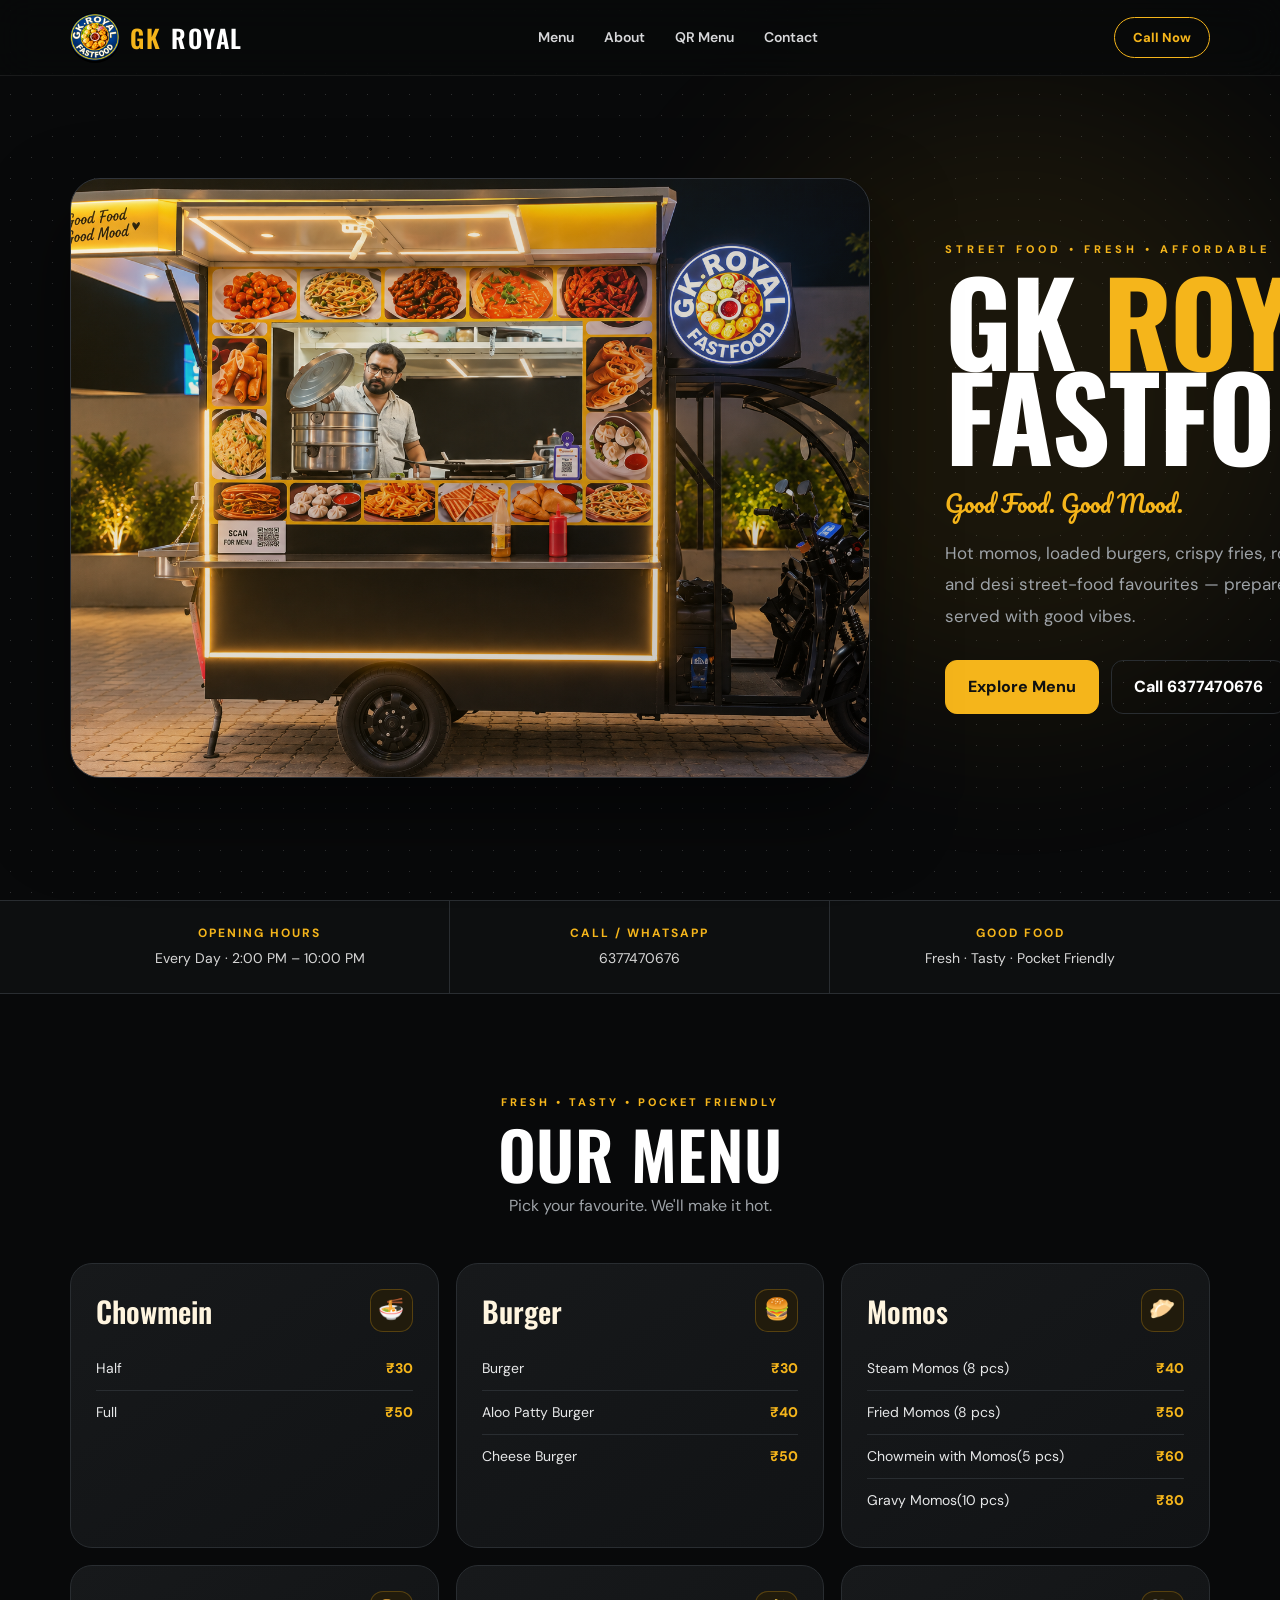
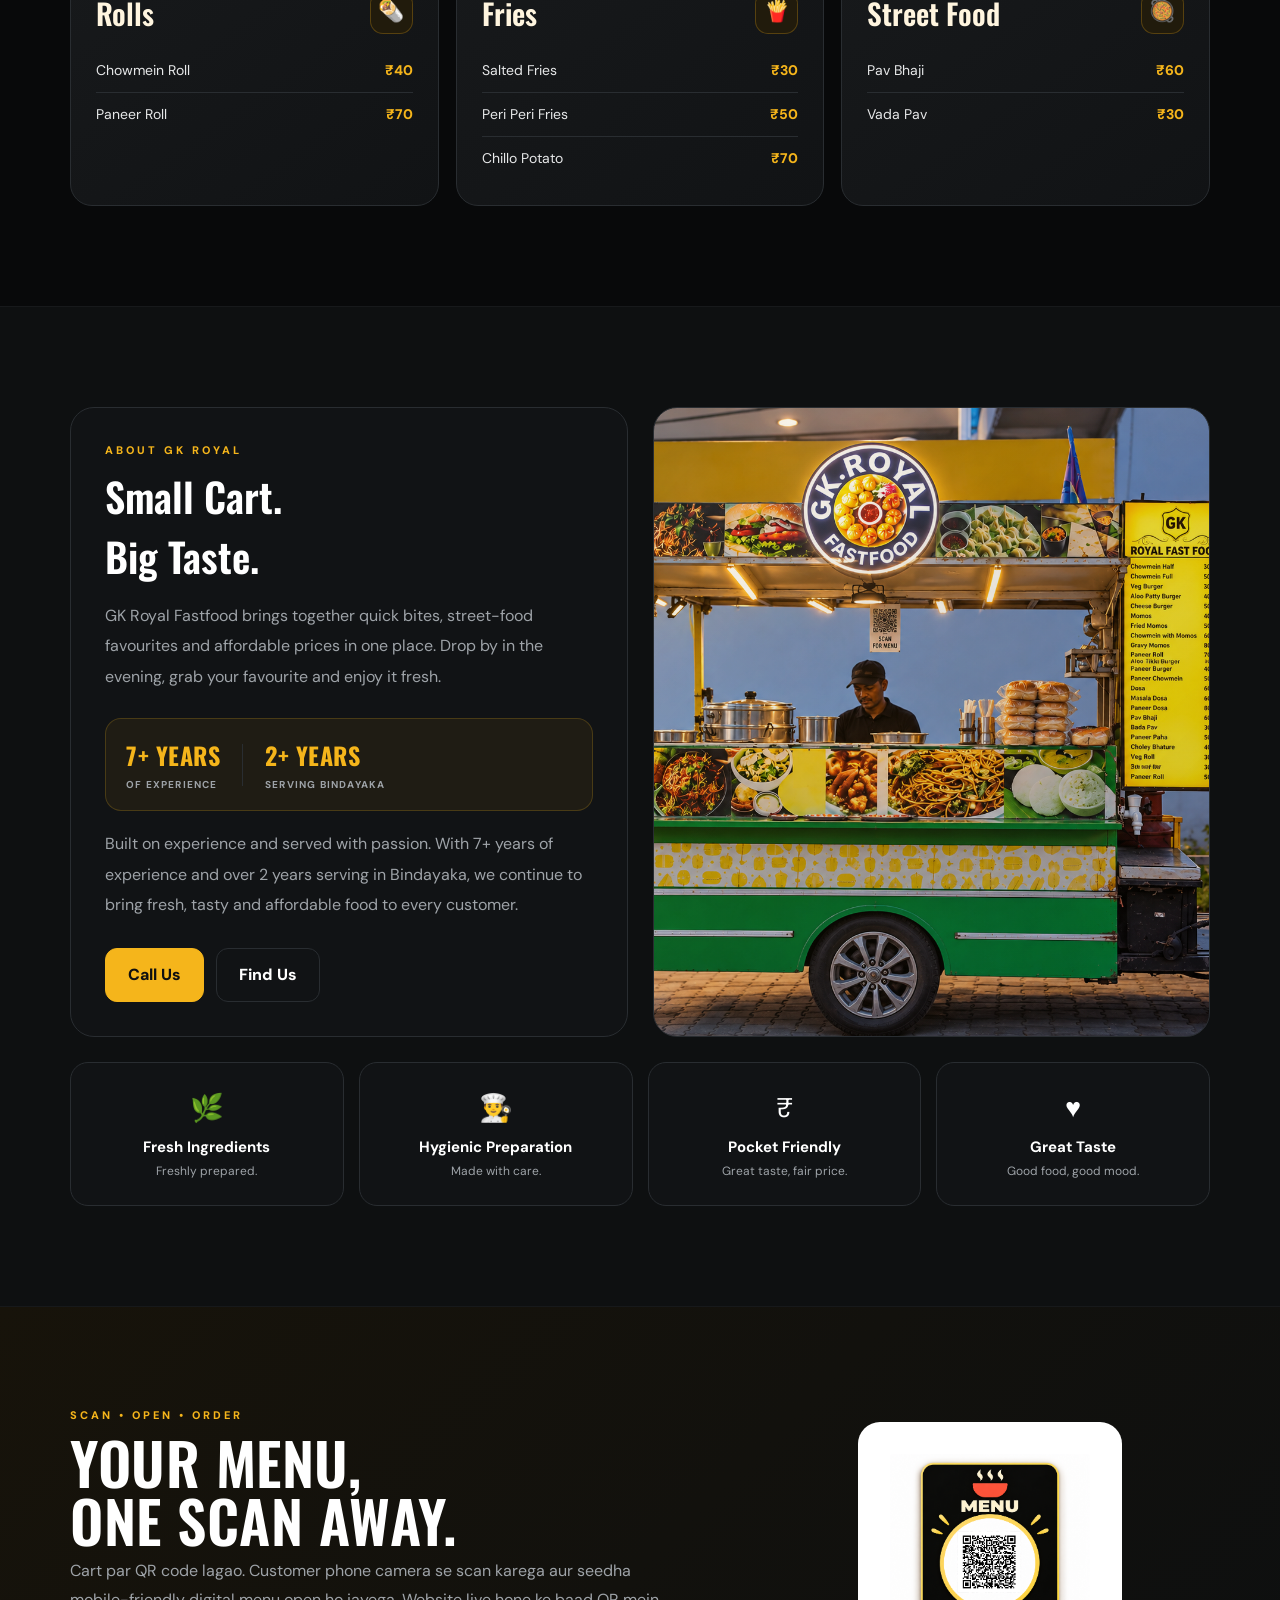
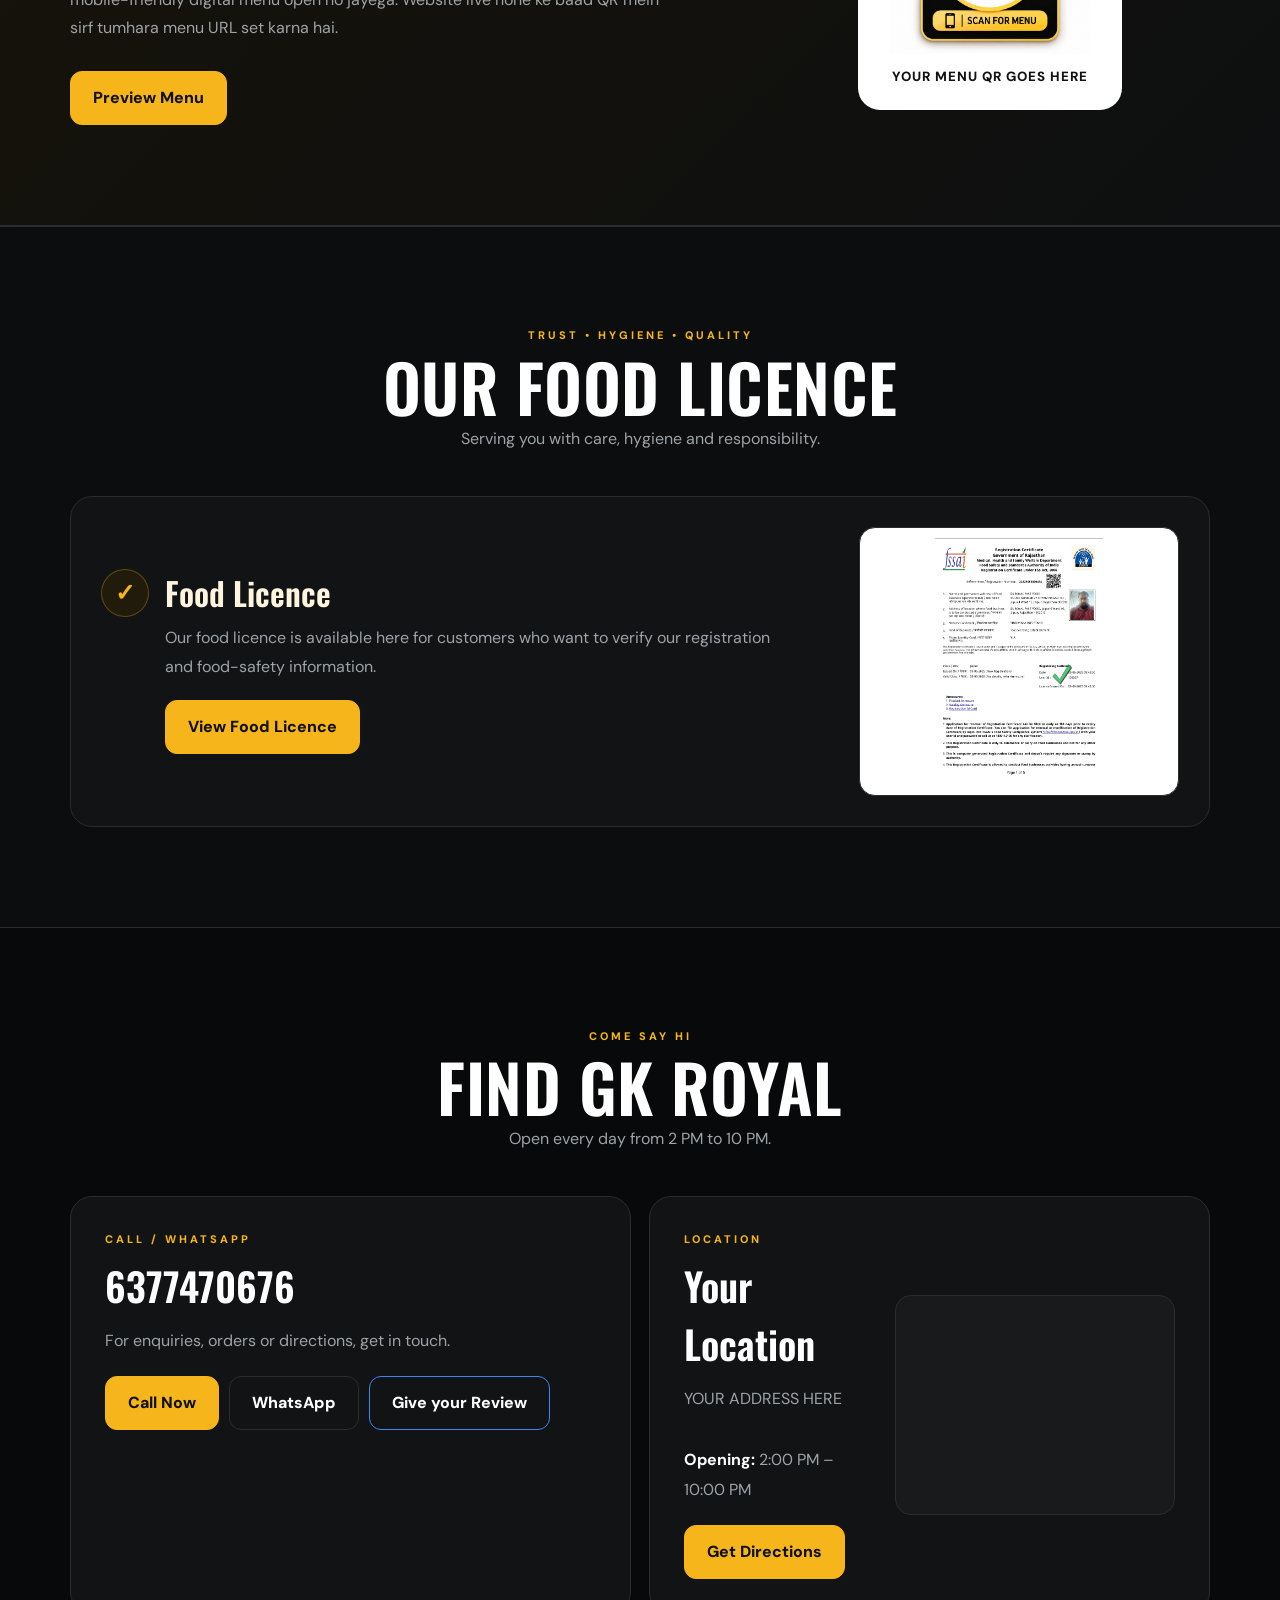
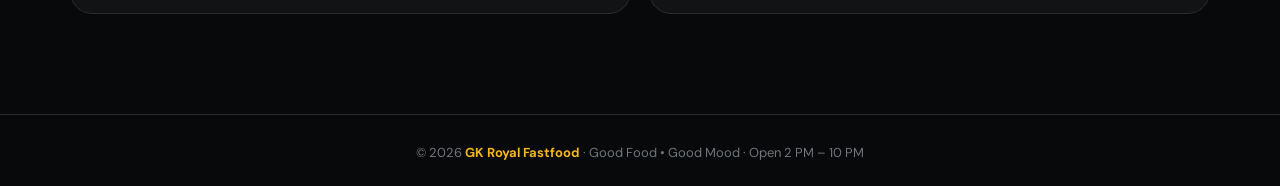
==== commit 9278dc45: "Update index.html" ====
--- a/index.html
+++ b/index.html
@@ -93,10 +93,10 @@
             <h3>Momos</h3>
             <div class="icon">🥟</div>
           </div>
-          <div class="item"><span>Steam Momos</span><b class="price">₹40</b></div>
-          <div class="item"><span>Fried Momos</span><b class="price">₹50</b></div>
-          <div class="item"><span>Chowmein with Momos</span><b class="price">₹60</b></div>
-          <div class="item"><span>Gravy Momos</span><b class="price">₹80</b></div>
+          <div class="item"><span>Steam Momos (8 pcs)</span><b class="price">₹40</b></div>
+          <div class="item"><span>Fried Momos (8 pcs)</span><b class="price">₹50</b></div>
+          <div class="item"><span>Chowmein with Momos(5 pcs)</span><b class="price">₹60</b></div>
+          <div class="item"><span>Gravy Momos(10 pcs)</span><b class="price">₹80</b></div>
         </div>
         <div class="menu-card">
           <div class="card-head">
@@ -113,6 +113,7 @@
           </div>
           <div class="item"><span>Salted Fries</span><b class="price">₹30</b></div>
           <div class="item"><span>Peri Peri Fries</span><b class="price">₹50</b></div>
+           <div class="item"><span>Chillo Potato</span><b class="price">₹70</b></div>
         </div>
         <div class="menu-card">
           <div class="card-head">
